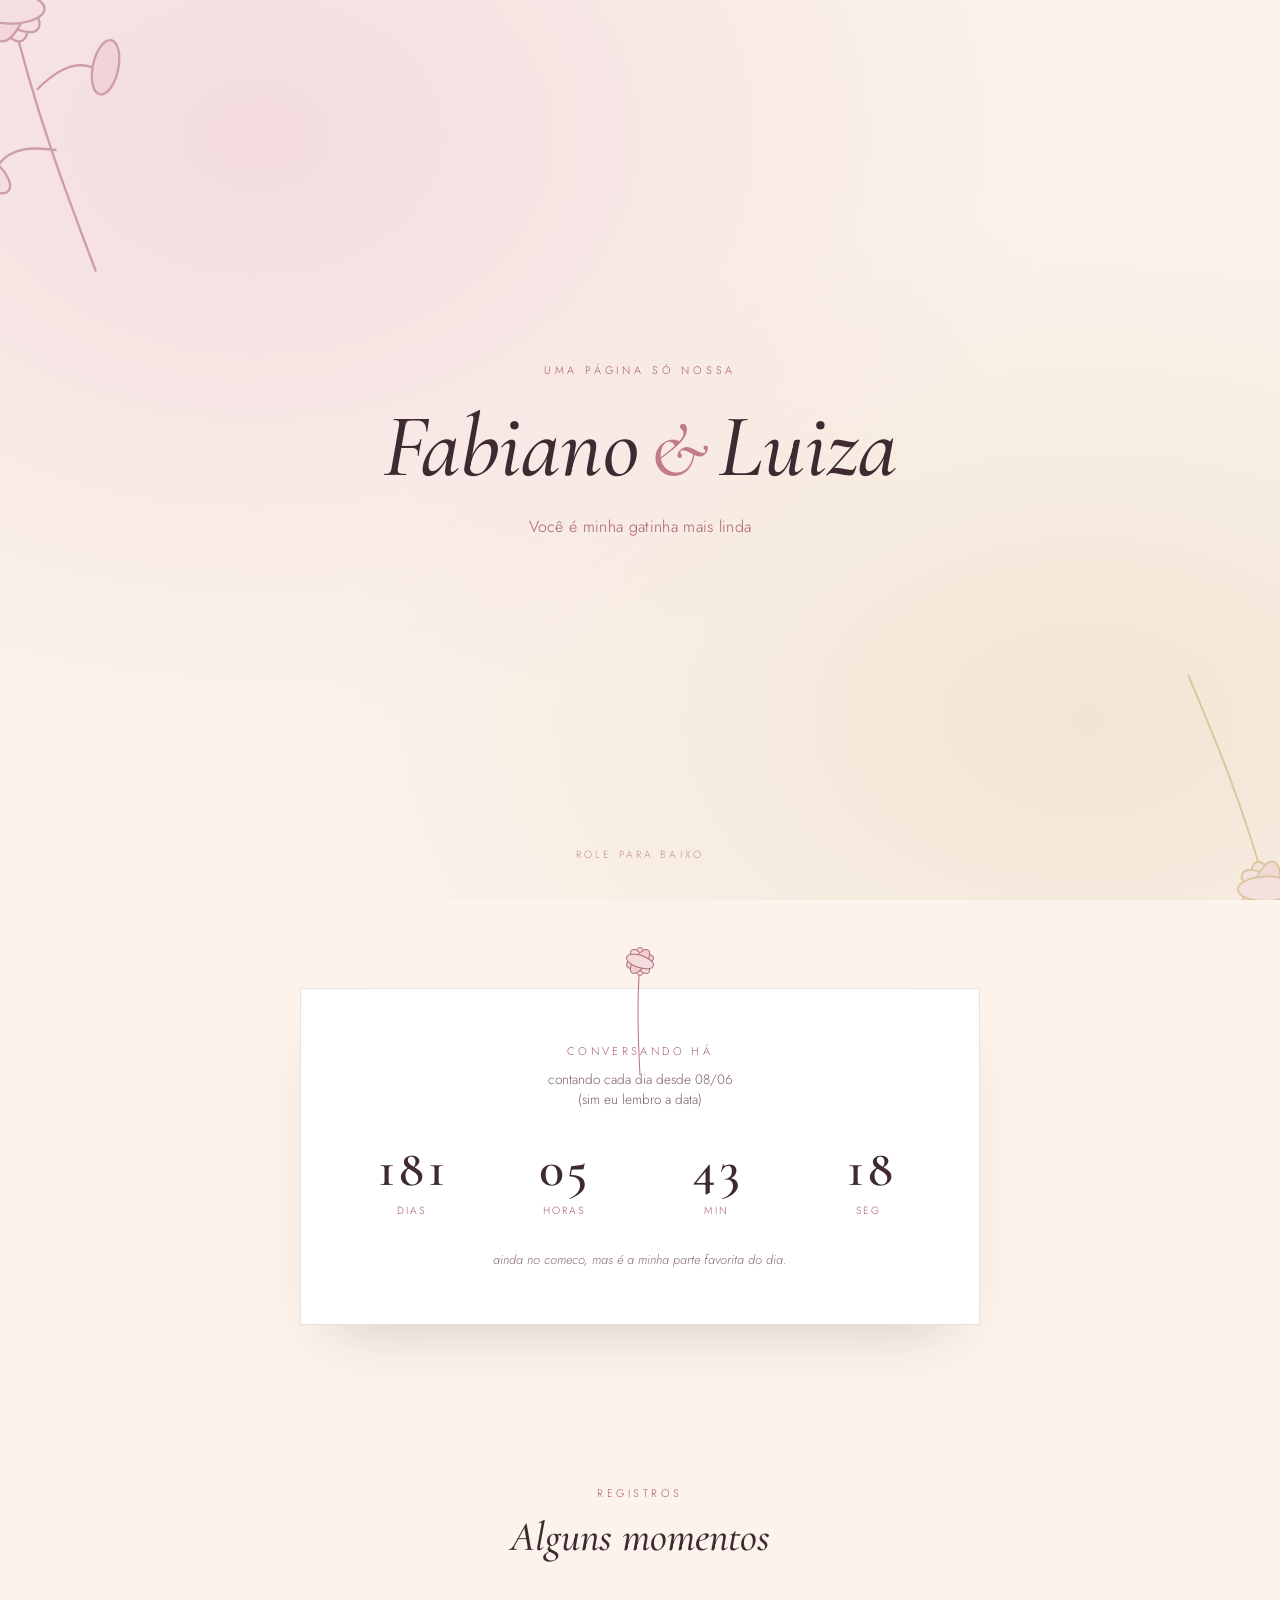
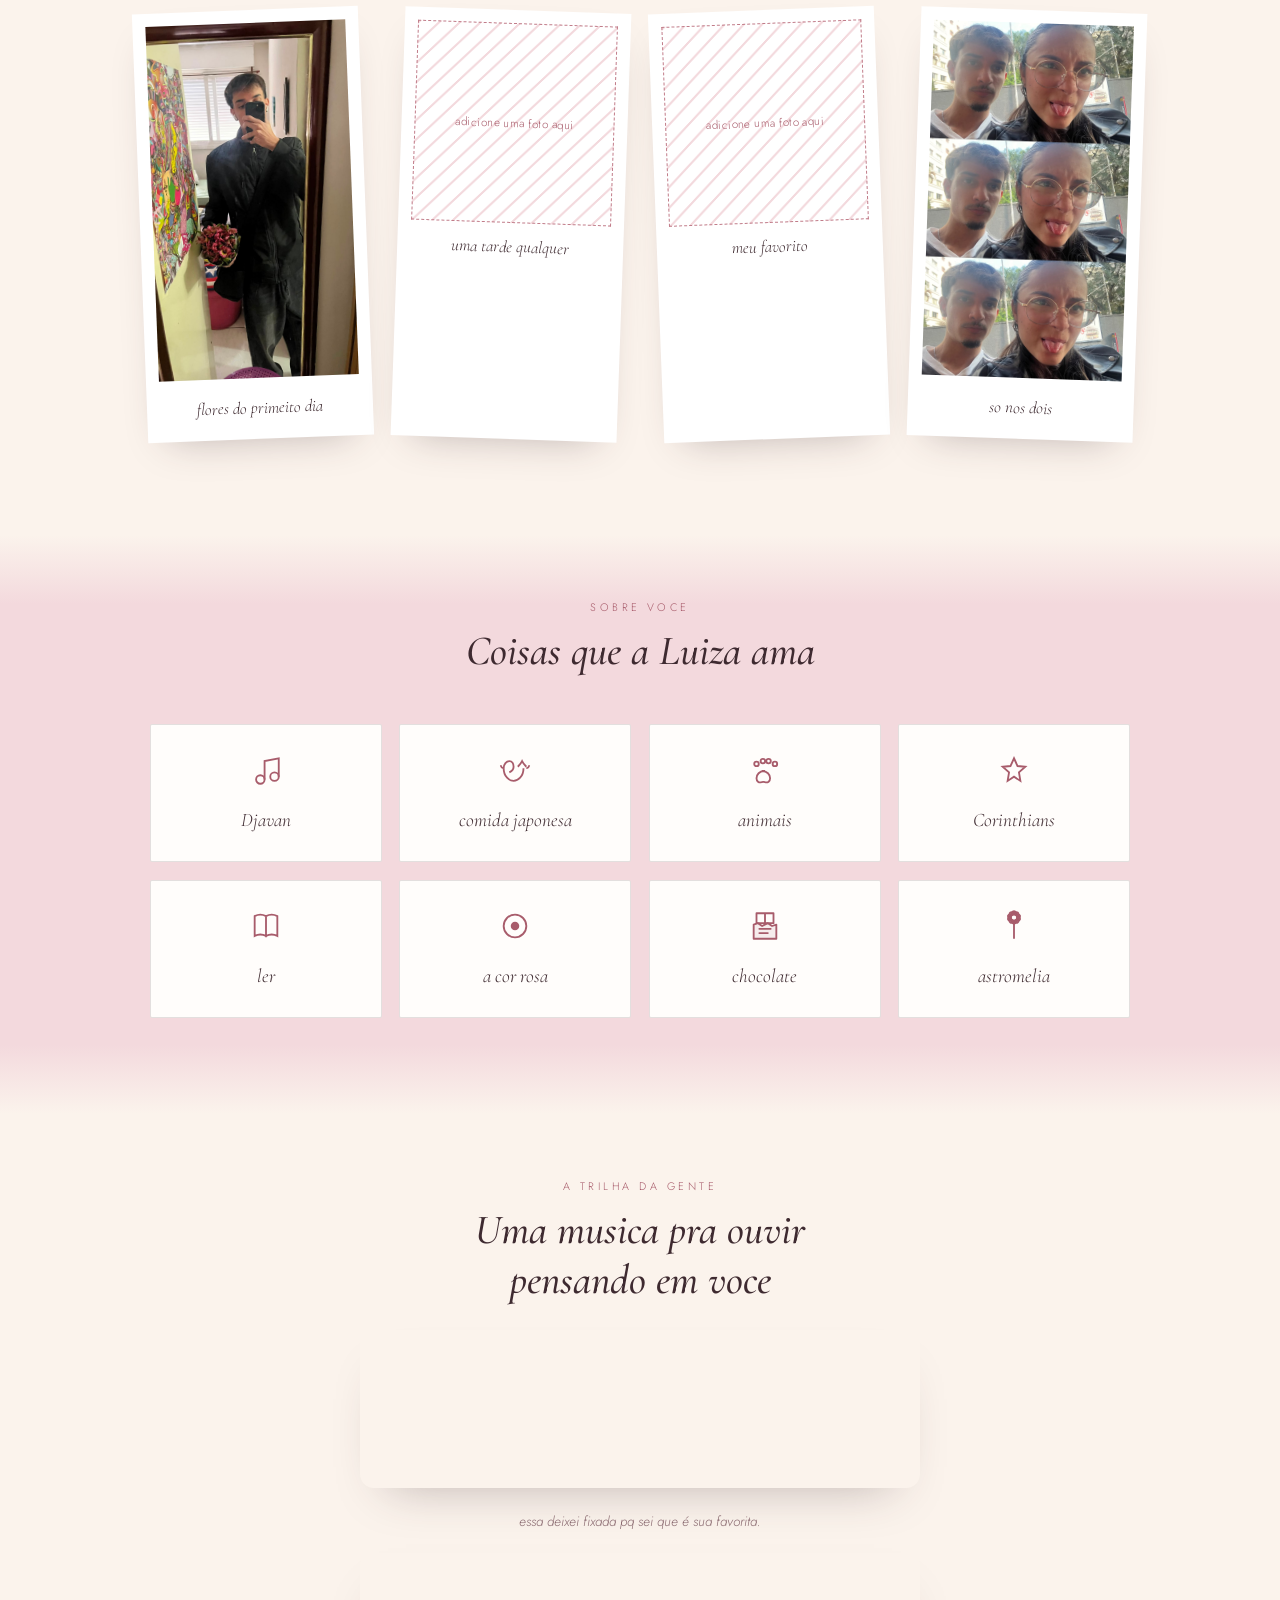
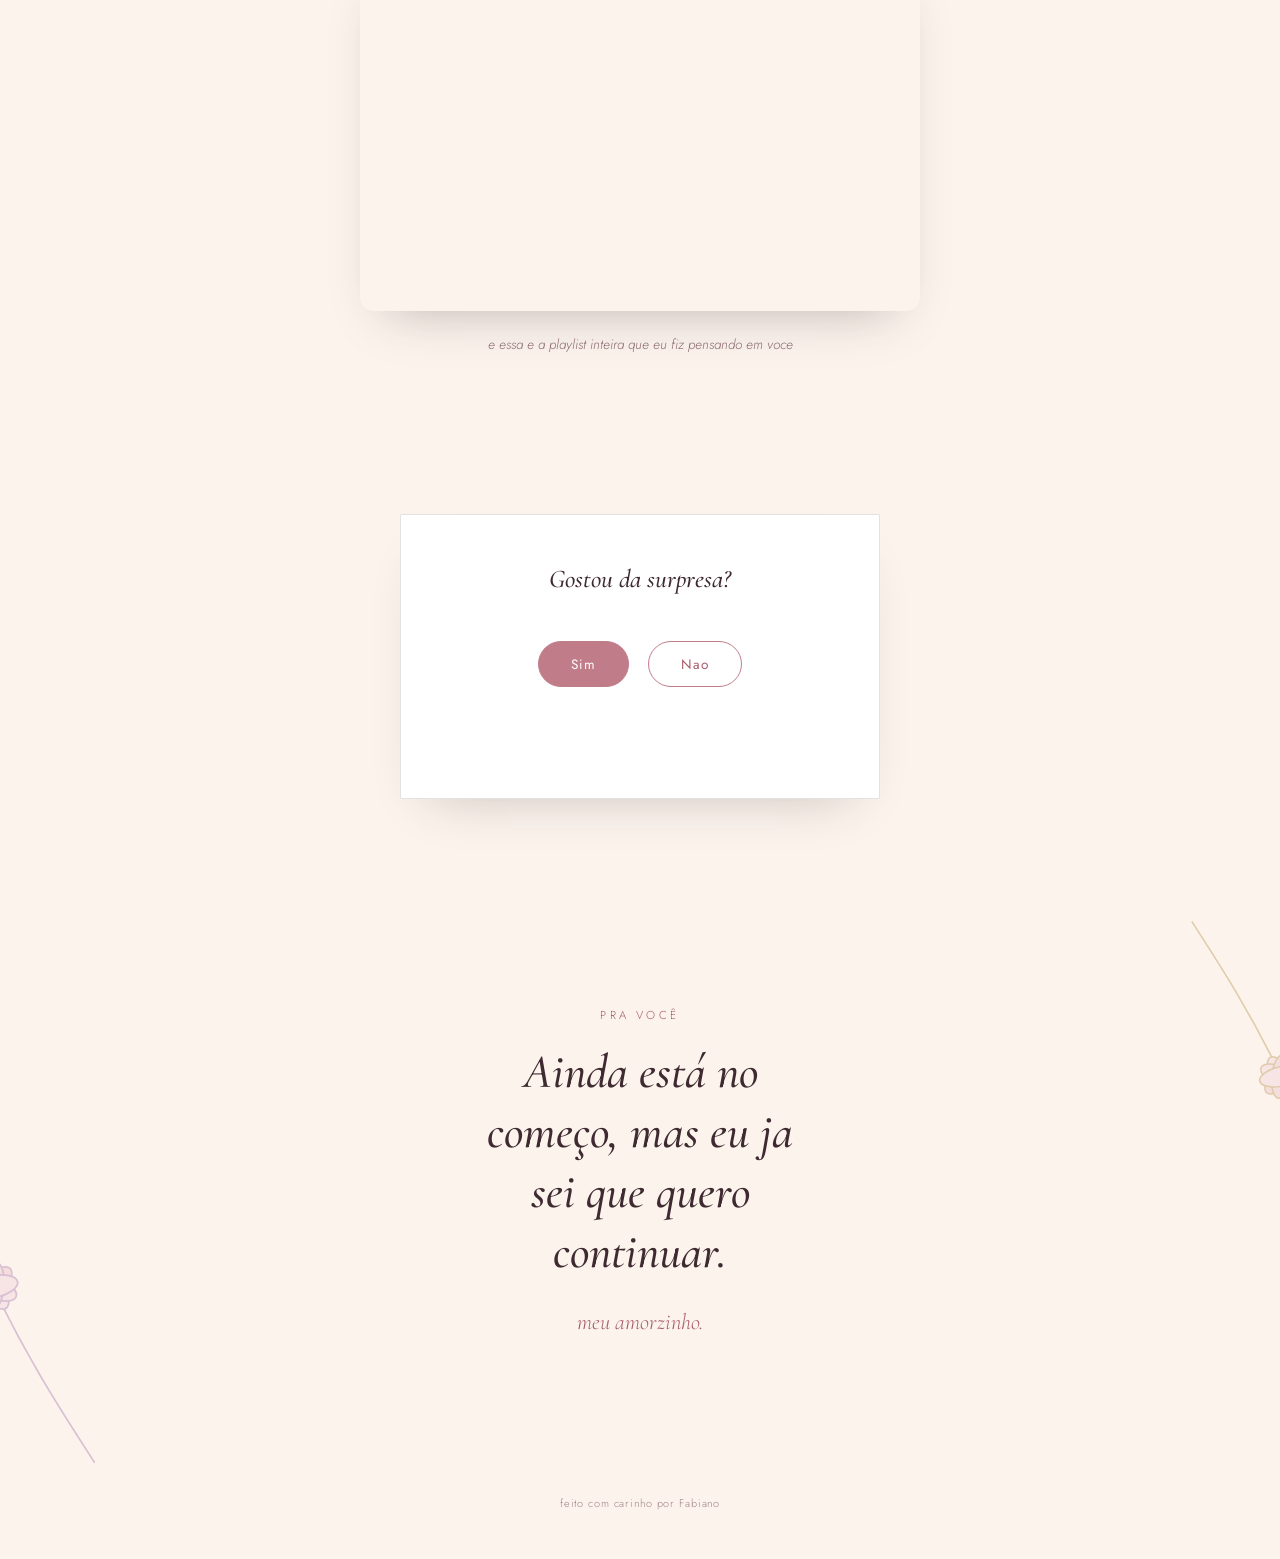
==== index.html @ 0bac15ec "mudanca em alguns detalhes" ====
<!DOCTYPE html>
<html lang="pt-BR">
<head>
<meta charset="UTF-8">
<meta name="viewport" content="width=device-width, initial-scale=1.0">
<title>Fabiano &amp; Luiza</title>
<link rel="preconnect" href="https://fonts.googleapis.com">
<link rel="preconnect" href="https://fonts.gstatic.com" crossorigin>
<link href="https://fonts.googleapis.com/css2?family=Cormorant+Garamond:ital,wght@0,400;0,500;0,600;1,500;1,600&family=Jost:wght@300;400;500;600&display=swap" rel="stylesheet">
<link rel="stylesheet" href="style.css">
</head>
<body>

<!-- ================= HERO ================= -->
<section class="hero">
  <div class="astro-motif left" aria-hidden="true">
    <svg viewBox="0 0 100 160" fill="none" xmlns="http://www.w3.org/2000/svg">
      <g stroke="#A85C6B" stroke-width="1.1">
        <path d="M50 150 C48 110 46 70 50 20" />
        <ellipse cx="50" cy="20" rx="7" ry="16" fill="#F3D9DD" transform="rotate(0 50 20)"/>
        <ellipse cx="50" cy="20" rx="7" ry="16" fill="#EFC9D0" transform="rotate(72 50 20)"/>
        <ellipse cx="50" cy="20" rx="7" ry="16" fill="#F3D9DD" transform="rotate(144 50 20)"/>
        <ellipse cx="50" cy="20" rx="7" ry="16" fill="#EFC9D0" transform="rotate(216 50 20)"/>
        <ellipse cx="50" cy="20" rx="7" ry="16" fill="#F3D9DD" transform="rotate(288 50 20)"/>
        <path d="M50 90 C40 85 30 82 22 88" />
        <ellipse cx="16" cy="90" rx="6" ry="13" fill="#F3D9DD" transform="rotate(-30 16 90)"/>
        <path d="M50 60 C60 55 70 52 78 58" />
        <ellipse cx="84" cy="60" rx="6" ry="13" fill="#EFC9D0" transform="rotate(30 84 60)"/>
      </g>
    </svg>
  </div>
  <div class="astro-motif right" aria-hidden="true">
    <svg viewBox="0 0 100 160" fill="none" xmlns="http://www.w3.org/2000/svg">
      <g stroke="#C6A468" stroke-width="1.1">
        <path d="M50 150 C48 110 46 70 50 20" />
        <ellipse cx="50" cy="20" rx="7" ry="16" fill="#F3D9DD" transform="rotate(0 50 20)"/>
        <ellipse cx="50" cy="20" rx="7" ry="16" fill="#EFC9D0" transform="rotate(72 50 20)"/>
        <ellipse cx="50" cy="20" rx="7" ry="16" fill="#F3D9DD" transform="rotate(144 50 20)"/>
        <ellipse cx="50" cy="20" rx="7" ry="16" fill="#EFC9D0" transform="rotate(216 50 20)"/>
        <ellipse cx="50" cy="20" rx="7" ry="16" fill="#F3D9DD" transform="rotate(288 50 20)"/>
      </g>
    </svg>
  </div>

  <p class="eyebrow">uma página só nossa</p>
  <h1>Fabiano<span class="amp">&amp;</span>Luiza</h1>
  <p class="subtitle">Você é minha gatinha mais linda</p>
  <p class="scroll-hint">role para baixo</p>
</section>

<!-- ================= COUNTER ================= -->
<section class="counter-section" id="contador">
  <div class="counter-card">
    <div class="astro-motif" aria-hidden="true">
      <svg viewBox="0 0 100 160" fill="none" xmlns="http://www.w3.org/2000/svg">
        <g stroke="#A85C6B" stroke-width="1.1">
          <path d="M50 150 C48 110 46 70 50 20" />
          <ellipse cx="50" cy="20" rx="7" ry="16" fill="#F3D9DD" transform="rotate(0 50 20)"/>
          <ellipse cx="50" cy="20" rx="7" ry="16" fill="#EFC9D0" transform="rotate(72 50 20)"/>
          <ellipse cx="50" cy="20" rx="7" ry="16" fill="#F3D9DD" transform="rotate(144 50 20)"/>
          <ellipse cx="50" cy="20" rx="7" ry="16" fill="#EFC9D0" transform="rotate(216 50 20)"/>
          <ellipse cx="50" cy="20" rx="7" ry="16" fill="#F3D9DD" transform="rotate(288 50 20)"/>
        </g>
      </svg>
    </div>
    <p class="kicker">conversando há</p>
    <p class="caption">contando cada dia desde 08/06 <br> (sim eu lembro a data)</p>
    <div class="counter-grid">
      <div class="counter-unit"><span class="num" id="c-dias">0</span><span class="label">dias</span></div>
      <div class="counter-unit"><span class="num" id="c-horas">0</span><span class="label">horas</span></div>
      <div class="counter-unit"><span class="num" id="c-min">0</span><span class="label">min</span></div>
      <div class="counter-unit"><span class="num" id="c-seg">0</span><span class="label">seg</span></div>
    </div>
    <p class="counter-footnote">ainda no comeco, mas é a minha parte favorita do dia.</p>
  </div>
</section>

<!-- ================= GALERIA ================= -->
<section class="gallery-section" id="fotos">
  <div class="section-head">
    <p class="kicker">registros</p>
    <h2>Alguns momentos</h2>
  </div>
  <div class="gallery-grid">
    <!-- FOTO-PLACEHOLDER: troque o conteudo de .frame por <img src="foto1.jpg" alt="..."> -->
    <div class="polaroid">
      <img src="flores.jpeg" width="200" alt="">
      <p class="cap">flores do primeito dia</p>
    </div>
    <div class="polaroid">
      <div class="frame">adicione uma foto aqui</div>
      <p class="cap">uma tarde qualquer</p>
    </div>
    <div class="polaroid">
      <div class="frame">adicione uma foto aqui</div>
      <p class="cap">meu favorito</p>
    </div>
    <div class="polaroid">
      <img src="BianoeLu.jpeg" width="200" alt="">
      <p class="cap">so nos dois</p>
    </div>
  </div>
</section>

<!-- ================= COISAS QUE ELA AMA ================= -->
<section id="amores">
  <div class="section-head">
    <p class="kicker">sobre voce</p>
    <h2>Coisas que a Luiza ama</h2>
  </div>
  <div class="amores-grid">
    <div class="amor-card">
      <svg viewBox="0 0 24 24" fill="none" stroke="currentColor" stroke-width="1.3"><circle cx="8" cy="18" r="3"/><circle cx="18" cy="16" r="3"/><path d="M11 18V5l10-2v13"/></svg>
      <p class="t">Djavan</p>
    </div>
    <div class="amor-card">
      <svg viewBox="0 0 24 24" fill="none" stroke="currentColor" stroke-width="1.3"><path d="M4 10c0-3 2-5 4-5s3 2 3 4-1 3-3 4M4 10c0 6 4 9 7 9s7-3 7-9M4 10c-1 0-2-1-2-2M14 9c2-2 3-4 3-4s1 2 3 4M20 10c1 0 2-1 2-2"/></svg>
      <p class="t">comida japonesa</p>
    </div>
    <div class="amor-card">
      <svg viewBox="0 0 24 24" fill="none" stroke="currentColor" stroke-width="1.3"><circle cx="6" cy="7" r="1.6"/><circle cx="10.5" cy="5" r="1.6"/><circle cx="14.5" cy="5" r="1.6"/><circle cx="19" cy="7" r="1.6"/><path d="M12 12c-4 0-6 2.5-6 5.2 0 2 1.6 3.3 3.6 2.7.9-.3 1.6-.3 2.4 0 2 .6 3.6-.7 3.6-2.7 0-2.7-2-5.2-6-5.2z"/></svg>
      <p class="t">animais</p>
    </div>
    <div class="amor-card">
      <svg viewBox="0 0 24 24" fill="none" stroke="currentColor" stroke-width="1.3"><path d="M12 3l2.5 5.5L20 9l-4.5 4 1 6-4.5-3-4.5 3 1-6L4 9l5.5-.5z"/></svg>
      <p class="t">Corinthians</p>
    </div>
    <div class="amor-card">
      <svg viewBox="0 0 24 24" fill="none" stroke="currentColor" stroke-width="1.3"><path d="M4 5c3-1.5 5-1.5 8 0v14c-3-1.5-5-1.5-8 0V5zM20 5c-3-1.5-5-1.5-8 0v14c3-1.5 5-1.5 8 0V5z"/></svg>
      <p class="t">ler</p>
    </div>
    <div class="amor-card">
      <svg viewBox="0 0 24 24" fill="none" stroke="currentColor" stroke-width="1.3"><circle cx="12" cy="12" r="8"/><circle cx="12" cy="12" r="3" fill="currentColor" stroke="none"/></svg>
      <p class="t">a cor rosa</p>
    </div>
     <div class="amor-card">
      <svg viewBox="0 0 24 24" fill="none" stroke="currentColor" stroke-width="1.3" stroke-linecap="round" stroke-linejoin="round"><path d="M6 3h12v7H6z M12 3v7" />
      <path d="M4 11l3-1 3 2 4-2 3 2 3-1v10H4z" fill="currentColor" fill-opacity="0.1" />
      <line x1="8" y1="14" x2="16" y2="14" />
      <line x1="8" y1="17" x2="14" y2="17" />
      </svg>
      <p class="t">chocolate</p>
    </div>
    <div class="amor-card">
      <svg viewBox="0 0 24 24" fill="none" stroke="currentColor" stroke-width="1.3"><path d="M12 21V8"/><ellipse cx="12" cy="6" rx="2.2" ry="4.4"/><ellipse cx="12" cy="6" rx="2.2" ry="4.4" transform="rotate(72 12 6)"/><ellipse cx="12" cy="6" rx="2.2" ry="4.4" transform="rotate(144 12 6)"/><ellipse cx="12" cy="6" rx="2.2" ry="4.4" transform="rotate(216 12 6)"/><ellipse cx="12" cy="6" rx="2.2" ry="4.4" transform="rotate(288 12 6)"/></svg>
      <p class="t">astromelia</p>
    </div>
  </div>
</section>

<!-- ================= PLAYLIST ================= -->
<section class="playlist-section" id="playlist">
  <div class="playlist-card">
    <div class="section-head" style="margin-bottom:1.6rem;">
      <p class="kicker">a trilha da gente</p>
      <h2>Uma musica pra ouvir pensando em voce</h2>
    </div>
    <!-- MUSICA DE ABERTURA: toca/aparece primeiro. Para trocar, pegue o link da musica no
         Spotify (Compartilhar > Copiar link da musica), extraia o ID que vem depois de /track/ -->
    <div class="embed-wrap">
      <iframe style="border-radius:14px" src="https://open.spotify.com/embed/track/3iof6EclqePezHDibBiykI?utm_source=generator&theme=0" width="100%" height="152" frameBorder="0" allowfullscreen="" allow="autoplay; clipboard-write; encrypted-media; fullscreen; picture-in-picture" loading="lazy"></iframe>
    </div>
    <p class="playlist-note">essa deixei fixada pq sei que é sua favorita.</p>
 
    <!-- PLAYLIST COMPLETA: para trocar, pegue o link da playlist (Compartilhar > Copiar link
         da playlist) e extraia o ID que vem depois de /playlist/ -->
    <div class="embed-wrap" style="margin-top:1.4rem;">
      <iframe style="border-radius:14px" src="https://open.spotify.com/embed/playlist/20QUmajRT1uSX74smncnar?utm_source=generator&theme=0" width="100%" height="352" frameBorder="0" allowfullscreen="" allow="autoplay; clipboard-write; encrypted-media; fullscreen; picture-in-picture" loading="lazy"></iframe>
    </div>
    <p class="playlist-note">e essa e a playlist inteira que eu fiz pensando em voce</p>
  </div>
</section>

<!-- ================= BOTAO ================= -->
<section class="fun-section" id="pergunta">
  <div class="fun-card">
    <h3>Gostou da surpresa?</h3>
    <div class="fun-buttons" id="fun-buttons">
      <button class="btn-fun yes" id="btn-sim">Sim</button>
      <button class="btn-fun no" id="btn-nao">Nao</button>
    </div>
    <p class="fun-result" id="fun-result"></p>
  </div>
</section>

<!-- ================= CLOSING  ================= -->
<section class="closing">
  <div class="astro-motif a" aria-hidden="true">
    <svg viewBox="0 0 100 160" fill="none" xmlns="http://www.w3.org/2000/svg">
      <g stroke="#B98DBB" stroke-width="1.1">
        <path d="M50 150 C48 110 46 70 50 20" />
        <ellipse cx="50" cy="20" rx="7" ry="16" fill="#F3D9DD" transform="rotate(0 50 20)"/>
        <ellipse cx="50" cy="20" rx="7" ry="16" fill="#EFC9D0" transform="rotate(72 50 20)"/>
        <ellipse cx="50" cy="20" rx="7" ry="16" fill="#F3D9DD" transform="rotate(144 50 20)"/>
        <ellipse cx="50" cy="20" rx="7" ry="16" fill="#EFC9D0" transform="rotate(216 50 20)"/>
        <ellipse cx="50" cy="20" rx="7" ry="16" fill="#F3D9DD" transform="rotate(288 50 20)"/>
      </g>
    </svg>
  </div>
  <div class="astro-motif b" aria-hidden="true">
    <svg viewBox="0 0 100 160" fill="none" xmlns="http://www.w3.org/2000/svg">
      <g stroke="#C6A468" stroke-width="1.1">
        <path d="M50 150 C48 110 46 70 50 20" />
        <ellipse cx="50" cy="20" rx="7" ry="16" fill="#F3D9DD" transform="rotate(0 50 20)"/>
        <ellipse cx="50" cy="20" rx="7" ry="16" fill="#EFC9D0" transform="rotate(72 50 20)"/>
        <ellipse cx="50" cy="20" rx="7" ry="16" fill="#F3D9DD" transform="rotate(144 50 20)"/>
        <ellipse cx="50" cy="20" rx="7" ry="16" fill="#EFC9D0" transform="rotate(216 50 20)"/>
        <ellipse cx="50" cy="20" rx="7" ry="16" fill="#F3D9DD" transform="rotate(288 50 20)"/>
      </g>
    </svg>
  </div>

  <p class="pre">pra você</p>
  <h2>Ainda está no começo, mas eu ja sei que quero continuar.</h2>
  <p class="sign">meu amorzinho.</p>     
</section>

<footer>feito com carinho por Fabiano</footer>

<script src="script.js"></script>

</body>
</html>
---- style.css ----
/* ============================================================
   COMO PERSONALIZAR
   1) Fotos: procure "FOTO-PLACEHOLDER" no HTML abaixo e troque
      cada <div class="polaroid"> por uma tag <img src="sua-foto.jpg">
      dentro do quadro (mantendo a classe "polaroid" no container).
   2) Data: procure "DATA_INICIO" no JavaScript no fim do arquivo.
   3) Lista de coisas que ela ama: procure a section id="amores".
   4] Frase final: procure "meu amorzinho" perto do rodapé.
   ============================================================ */

:root{
  --cream:      #FBF3EC;
  --blush:      #F3D9DD;
  --rose:       #C17C89;
  --rose-deep:  #A85C6B;
  --plum:       #3E2A30;
  --gold:       #C6A468;
  --lilac:      #B98DBB;
  --line:       rgba(62,42,48,0.14);
}

*{ box-sizing:border-box; margin:0; padding:0; }

html{ scroll-behavior:smooth; }

body{
  background:var(--cream);
  color:var(--plum);
  font-family:'Jost', sans-serif;
  font-weight:300;
  overflow-x:hidden;
}

h1,h2,h3, .display{
  font-family:'Cormorant Garamond', serif;
  font-weight:500;
}

a{ color:inherit; }

::selection{ background:var(--blush); color:var(--rose-deep); }

/* ---------- decorative astromelia motif (signature element) ---------- */
.astro-motif{
  position:absolute;
  opacity:0.5;
  pointer-events:none;
}
.astro-motif svg{ width:100%; height:100%; display:block; }

/* ---------- HERO ---------- */
.hero{
  position:relative;
  min-height:100vh;
  display:flex;
  flex-direction:column;
  align-items:center;
  justify-content:center;
  text-align:center;
  padding:6vh 6vw;
  background:
    radial-gradient(ellipse at 20% 15%, rgba(243,217,221,0.9) 0%, transparent 55%),
    radial-gradient(ellipse at 85% 80%, rgba(198,164,104,0.18) 0%, transparent 50%),
    var(--cream);
  overflow:hidden;
}

.hero .astro-motif.left{ width:220px; height:340px; top:-40px; left:-60px; transform:rotate(-18deg); }
.hero .astro-motif.right{ width:180px; height:280px; bottom:-30px; right:-40px; transform:rotate(160deg); }

.eyebrow{
  font-family:'Jost', sans-serif;
  letter-spacing:0.35em;
  text-transform:uppercase;
  font-size:0.68rem;
  color:var(--rose-deep);
  margin-bottom:1.4rem;
  opacity:0;
  animation:rise 1s ease forwards 0.1s;
}

.hero h1{
  font-size:clamp(2.6rem, 8vw, 5.6rem);
  line-height:1.05;
  font-style:italic;
  color:var(--plum);
  opacity:0;
  animation:rise 1.1s ease forwards 0.35s;
}

.hero h1 .amp{
  display:inline-block;
  color:var(--rose);
  font-size:0.85em;
  padding:0 0.15em;
}

.hero .subtitle{
  margin-top:1.3rem;
  font-size:1rem;
  letter-spacing:0.02em;
  color:var(--rose-deep);
  max-width:34ch;
  opacity:0;
  animation:rise 1.1s ease forwards 0.6s;
}

@keyframes rise{
  from{ opacity:0; transform:translateY(16px); }
  to{ opacity:1; transform:translateY(0); }
}

.scroll-hint{
  position:absolute;
  bottom:2.4rem;
  font-size:0.65rem;
  letter-spacing:0.3em;
  text-transform:uppercase;
  color:var(--rose-deep);
  opacity:0.65;
  animation:bob 2.4s ease-in-out infinite;
}
@keyframes bob{ 0%,100%{ transform:translateY(0);} 50%{ transform:translateY(6px);} }

/* ---------- COUNTER (signature element) ---------- */
.counter-section{
  padding:5.5rem 6vw 6rem;
  display:flex;
  justify-content:center;
}

.counter-card{
  position:relative;
  width:min(680px, 100%);
  background:#fff;
  border:1px solid var(--line);
  border-radius:2px;
  padding:3.4rem 2.4rem;
  text-align:center;
  box-shadow:0 30px 60px -35px rgba(62,42,48,0.25);
}

.counter-card .astro-motif{
  width:90px; height:140px;
  top:-45px; left:50%;
  transform:translateX(-50%);
  opacity:0.9;
}

.counter-card .kicker{
  font-size:0.7rem;
  letter-spacing:0.3em;
  text-transform:uppercase;
  color:var(--rose-deep);
  margin-bottom:0.6rem;
}

.counter-card .caption{
  font-size:0.85rem;
  color:#7a5c62;
  margin-bottom:2.2rem;
}

.counter-grid{
  display:grid;
  grid-template-columns:repeat(4, 1fr);
  gap:0.5rem;
}

.counter-unit{ display:flex; flex-direction:column; align-items:center; }

.counter-unit .num{
  font-family:'Cormorant Garamond', serif;
  font-size:clamp(2rem, 6vw, 3.2rem);
  font-weight:600;
  color:var(--plum);
  font-variant-numeric:tabular-nums;
  line-height:1;
}

.counter-unit .label{
  margin-top:0.5rem;
  font-size:0.65rem;
  letter-spacing:0.18em;
  text-transform:uppercase;
  color:var(--rose-deep);
}

.counter-footnote{
  margin-top:2rem;
  font-size:0.8rem;
  font-style:italic;
  color:#8a6a70;
}

/* ---------- SECTION HEADERS ---------- */
.section-head{
  text-align:center;
  max-width:520px;
  margin:0 auto 3rem;
  padding:0 6vw;
}
.section-head .kicker{
  font-size:0.68rem;
  letter-spacing:0.32em;
  text-transform:uppercase;
  color:var(--rose-deep);
  margin-bottom:0.7rem;
}
.section-head h2{
  font-size:clamp(1.8rem, 4vw, 2.6rem);
  font-style:italic;
}

/* ---------- GALLERY ---------- */
.gallery-section{ padding:4rem 6vw 6rem; }

.gallery-grid{
  display:grid;
  grid-template-columns:repeat(auto-fit, minmax(220px, 1fr));
  gap:2rem;
  max-width:1000px;
  margin:0 auto;
}

.polaroid{
  background:#fff;
  padding:0.8rem 0.8rem 1.3rem;
  box-shadow:0 18px 40px -22px rgba(62,42,48,0.35);
  transition:transform 0.35s ease, box-shadow 0.35s ease;
  height: auto;
}
.polaroid:nth-child(odd){ transform:rotate(-2.2deg); }
.polaroid:nth-child(even){ transform:rotate(2deg); }
.polaroid:hover{ transform:rotate(0) translateY(-6px) scale(1.02); box-shadow:0 26px 50px -22px rgba(62,42,48,0.4); }

.polaroid .frame{
  aspect-ratio:1/1;
  background:
    repeating-linear-gradient(135deg, var(--blush) 0 2px, #fff 2px 14px);
  border:1px dashed var(--rose);
  display:flex;
  align-items:center;
  justify-content:center;
  text-align:center;
  color:var(--rose-deep);
  font-size:0.72rem;
  letter-spacing:0.04em;
  padding:1rem;
}
.polaroid .frame img{ width:100%; height:100%; object-fit:cover; display:block; }

.polaroid .cap{
  margin-top:0.8rem;
  text-align:center;
  font-family:'Cormorant Garamond', serif;
  font-style:italic;
  font-size:1.05rem;
  color:var(--plum);
}

/* ---------- COISAS QUE ELA AMA ---------- */
#amores{ padding:4rem 6vw 6rem; background:linear-gradient(180deg, transparent, var(--blush) 12%, var(--blush) 88%, transparent); }

.amores-grid{
  display:grid;
  grid-template-columns:repeat(auto-fit, minmax(190px, 1fr));
  gap:1.1rem;
  max-width:980px;
  margin:0 auto;
}

.amor-card{
  background:#fffdfb;
  border:1px solid var(--line);
  border-radius:2px;
  padding:1.8rem 1.4rem;
  text-align:center;
  transition:transform 0.3s ease, box-shadow 0.3s ease, border-color 0.3s ease;
}
.amor-card:hover{
  transform:translateY(-5px);
  box-shadow:0 20px 34px -22px rgba(62,42,48,0.3);
  border-color:var(--rose);
}
.amor-card svg{ width:34px; height:34px; margin-bottom:0.9rem; color:var(--rose-deep); }
.amor-card .t{
  font-family:'Cormorant Garamond', serif;
  font-style:italic;
  font-size:1.2rem;
  color:var(--plum);
}

/* ---------- PLAYLIST ---------- */
.playlist-section{ padding:4rem 6vw 6rem; display:flex; justify-content:center; }

.playlist-card{
  width:min(560px, 100%);
  text-align:center;
}

.playlist-card .embed-wrap{
  border-radius:14px;
  overflow:hidden;
  box-shadow:0 24px 50px -28px rgba(62,42,48,0.35);
}

.playlist-note{
  margin-top:1.4rem;
  font-size:0.85rem;
  font-style:italic;
  color:#8a6a70;
}

/* ---------- BOTAO BRINCALHAO ---------- */
.fun-section{
  padding:4rem 6vw 6rem;
  display:flex;
  justify-content:center;
}

.fun-card{
  width:min(480px, 100%);
  background:#fff;
  border:1px solid var(--line);
  border-radius:2px;
  padding:3rem 2rem;
  text-align:center;
  box-shadow:0 24px 50px -30px rgba(62,42,48,0.28);
}

.fun-card h3{
  font-size:1.6rem;
  font-style:italic;
  margin-bottom:2.2rem;
}

.fun-buttons{
  position:relative;
  display:flex;
  justify-content:center;
  align-items:center;
  gap:1.2rem;
  min-height:70px;
}

.btn-fun{
  font-family:'Jost', sans-serif;
  font-size:0.85rem;
  letter-spacing:0.06em;
  padding:0.75rem 2rem;
  border-radius:999px;
  border:1px solid var(--rose);
  background:transparent;
  color:var(--rose-deep);
  cursor:pointer;
  transition:background 0.25s ease, color 0.25s ease, transform 0.15s ease;
}

.btn-fun.yes{
  background:var(--rose);
  color:#fff;
}
.btn-fun.yes:hover{ background:var(--rose-deep); transform:translateY(-2px); }

.btn-fun.no{
  position:relative;
}
.btn-fun.no:hover{ background:var(--blush); }

.fun-result{
  margin-top:1.6rem;
  font-family:'Cormorant Garamond', serif;
  font-style:italic;
  font-size:1.2rem;
  color:var(--rose-deep);
  min-height:1.6rem;
}

/* ---------- CLOSING ---------- */
.closing{
  padding:7rem 6vw 8rem;
  text-align:center;
  position:relative;
  overflow:hidden;
}
.closing .astro-motif.a{ width:160px; height:250px; left:-40px; bottom:-30px; transform:rotate(-30deg); }
.closing .astro-motif.b{ width:140px; height:220px; right:-30px; top:0; transform:rotate(150deg); }

.closing p.pre{
  font-size:0.72rem;
  letter-spacing:0.3em;
  text-transform:uppercase;
  color:var(--rose-deep);
  margin-bottom:1.2rem;
}

.closing h2{
  font-size:clamp(1.9rem, 5vw, 3rem);
  font-style:italic;
  max-width:16ch;
  margin:0 auto 1.4rem;
  line-height:1.25;
}

.closing .sign{
  margin-top:1.6rem;
  font-family:'Cormorant Garamond', serif;
  font-style:italic;
  font-size:1.4rem;
  color:var(--rose-deep);
}

footer{
  text-align:center;
  padding:2rem 6vw 3rem;
  font-size:0.68rem;
  letter-spacing:0.08em;
  color:#a08186;
}

@media (max-width:520px){
  .counter-grid{ gap:0.3rem; }
  .counter-card{ padding:2.6rem 1.2rem; }
}

@media (prefers-reduced-motion: reduce){
  *{ animation-duration:0.01ms !important; animation-iteration-count:1 !important; }
  html{ scroll-behavior:auto; }
}
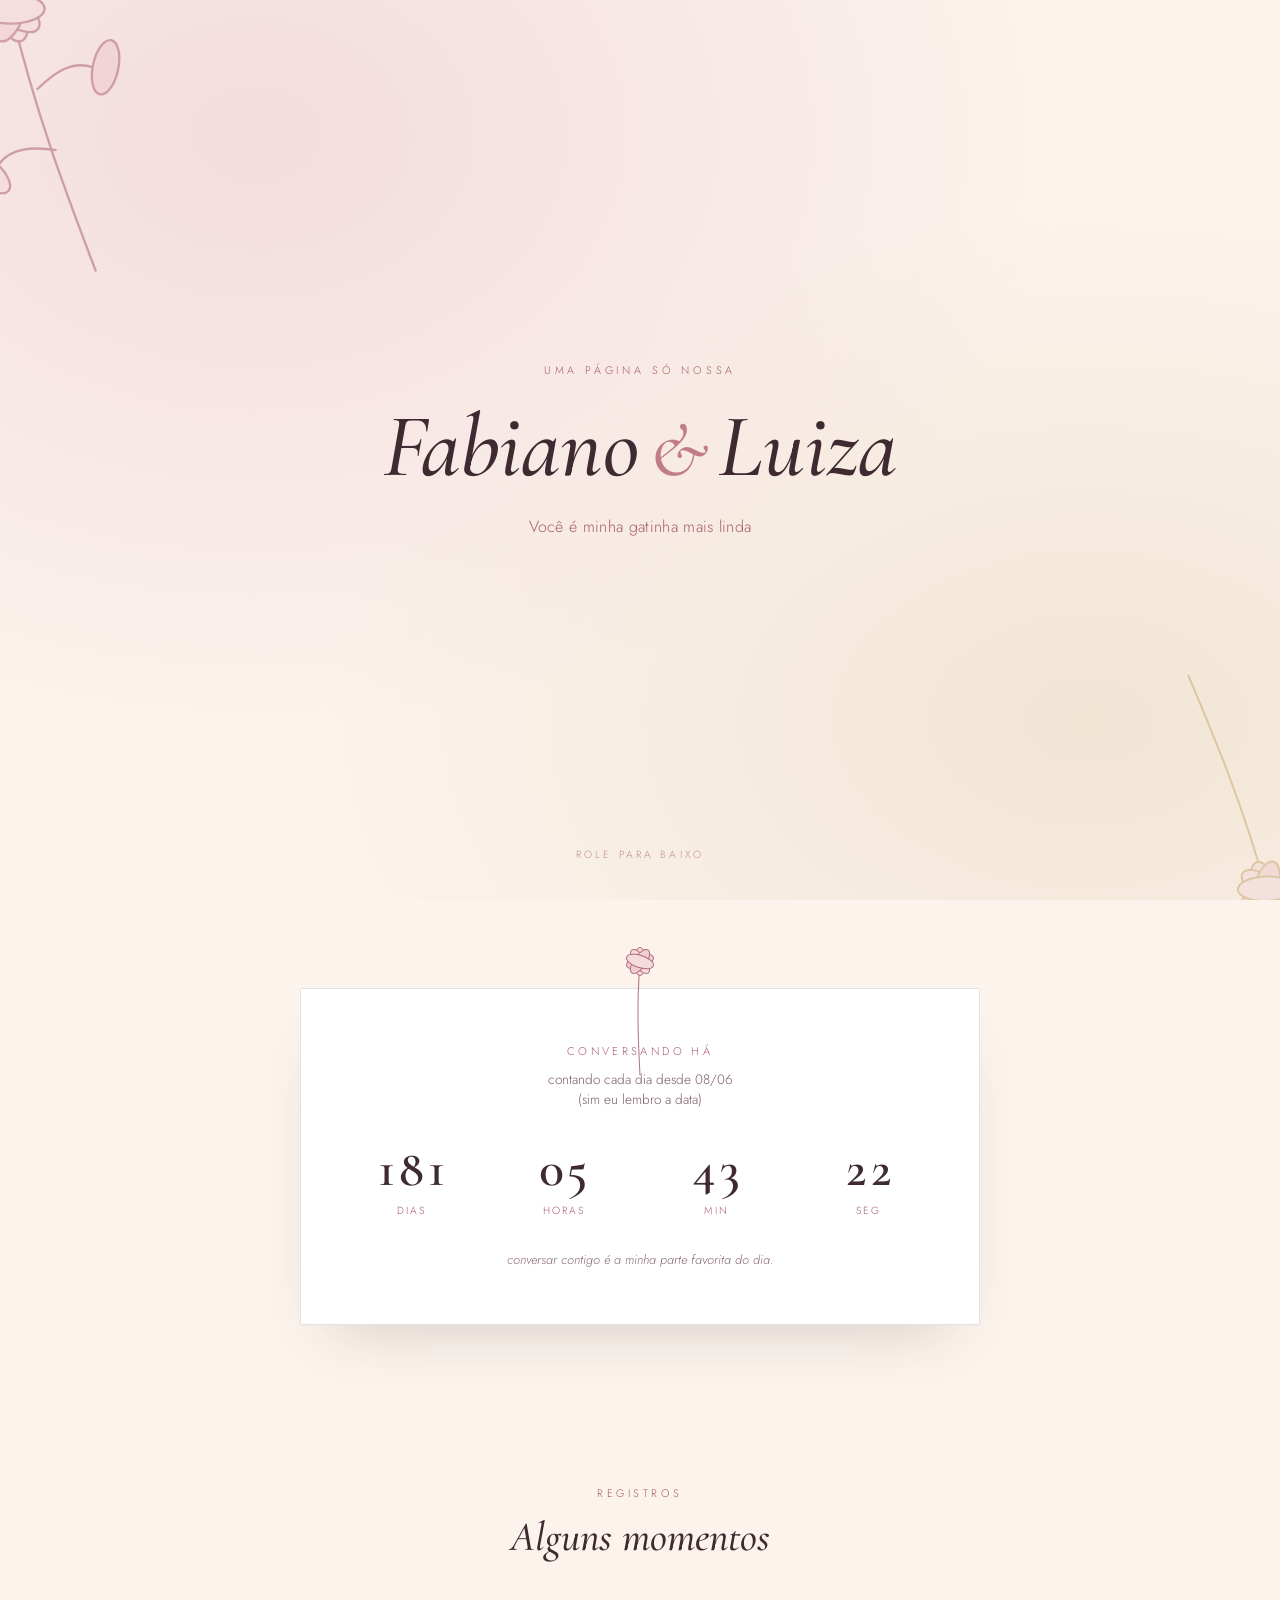
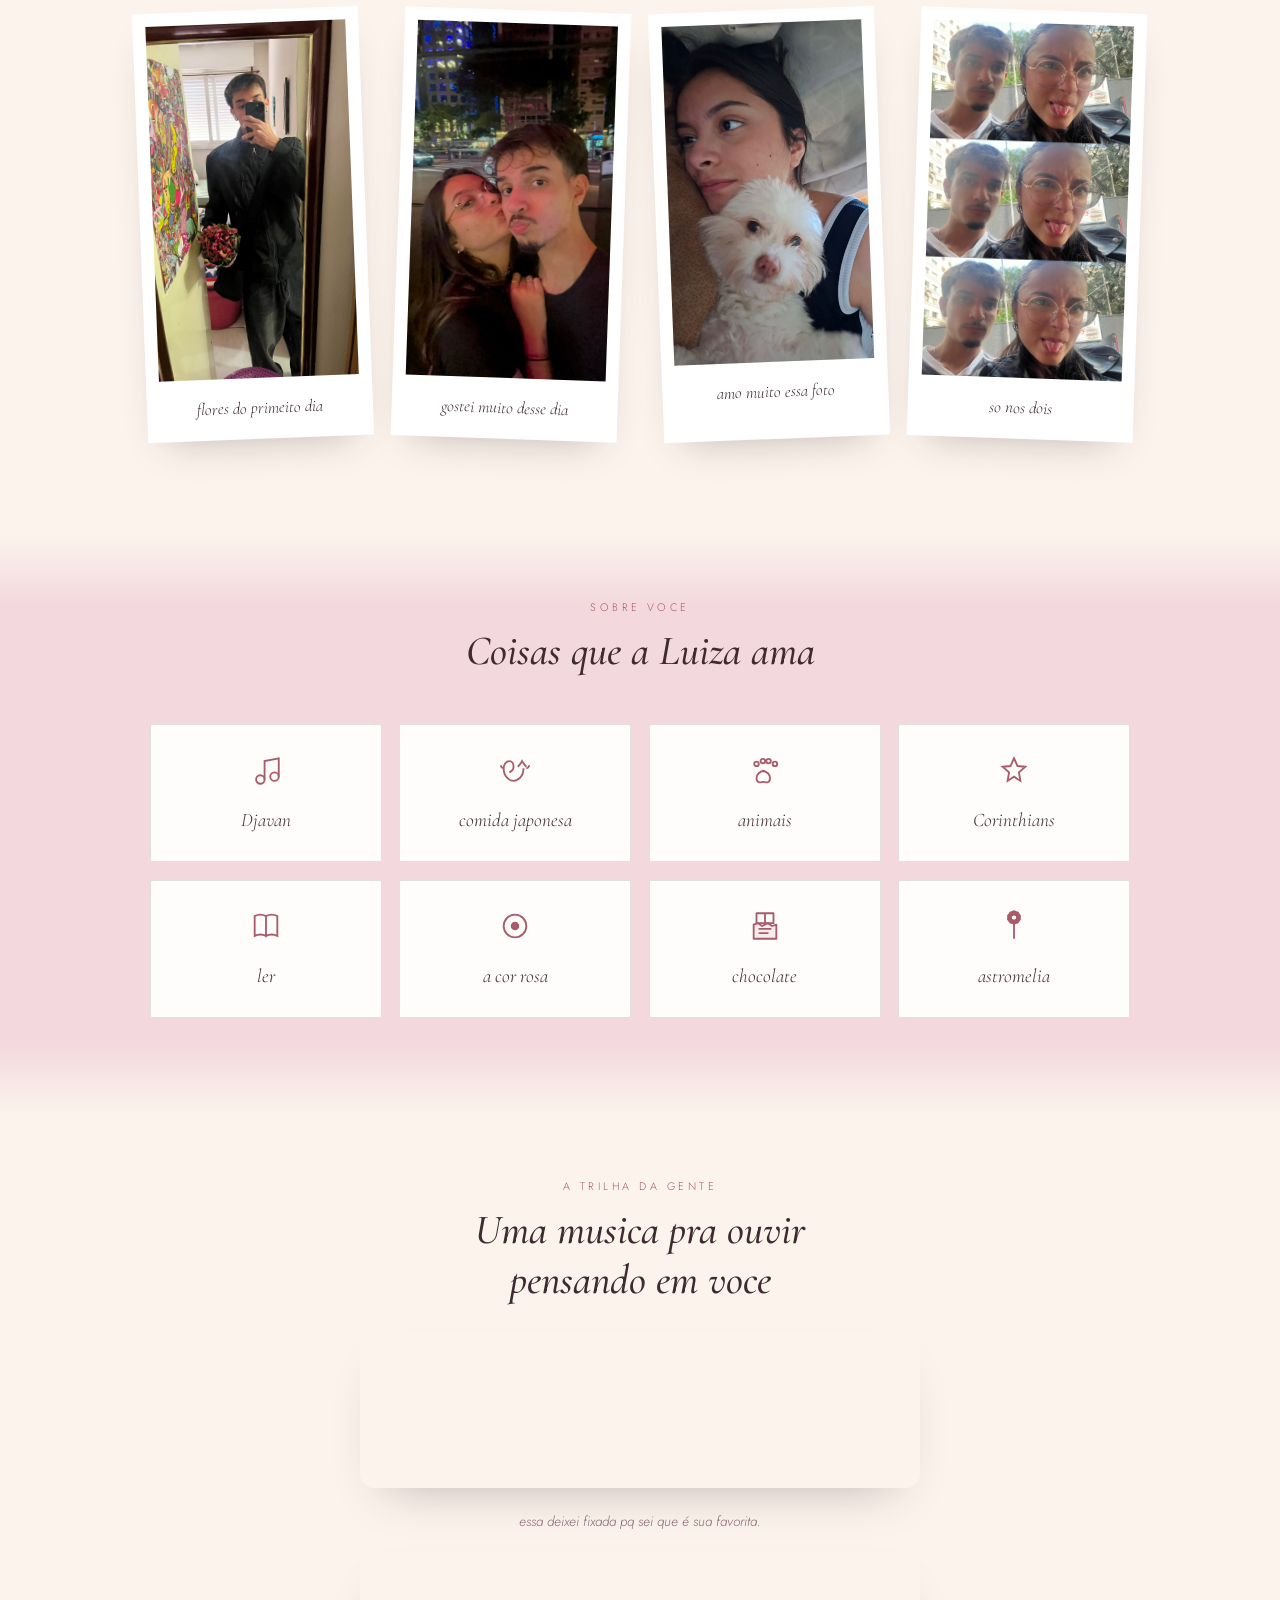
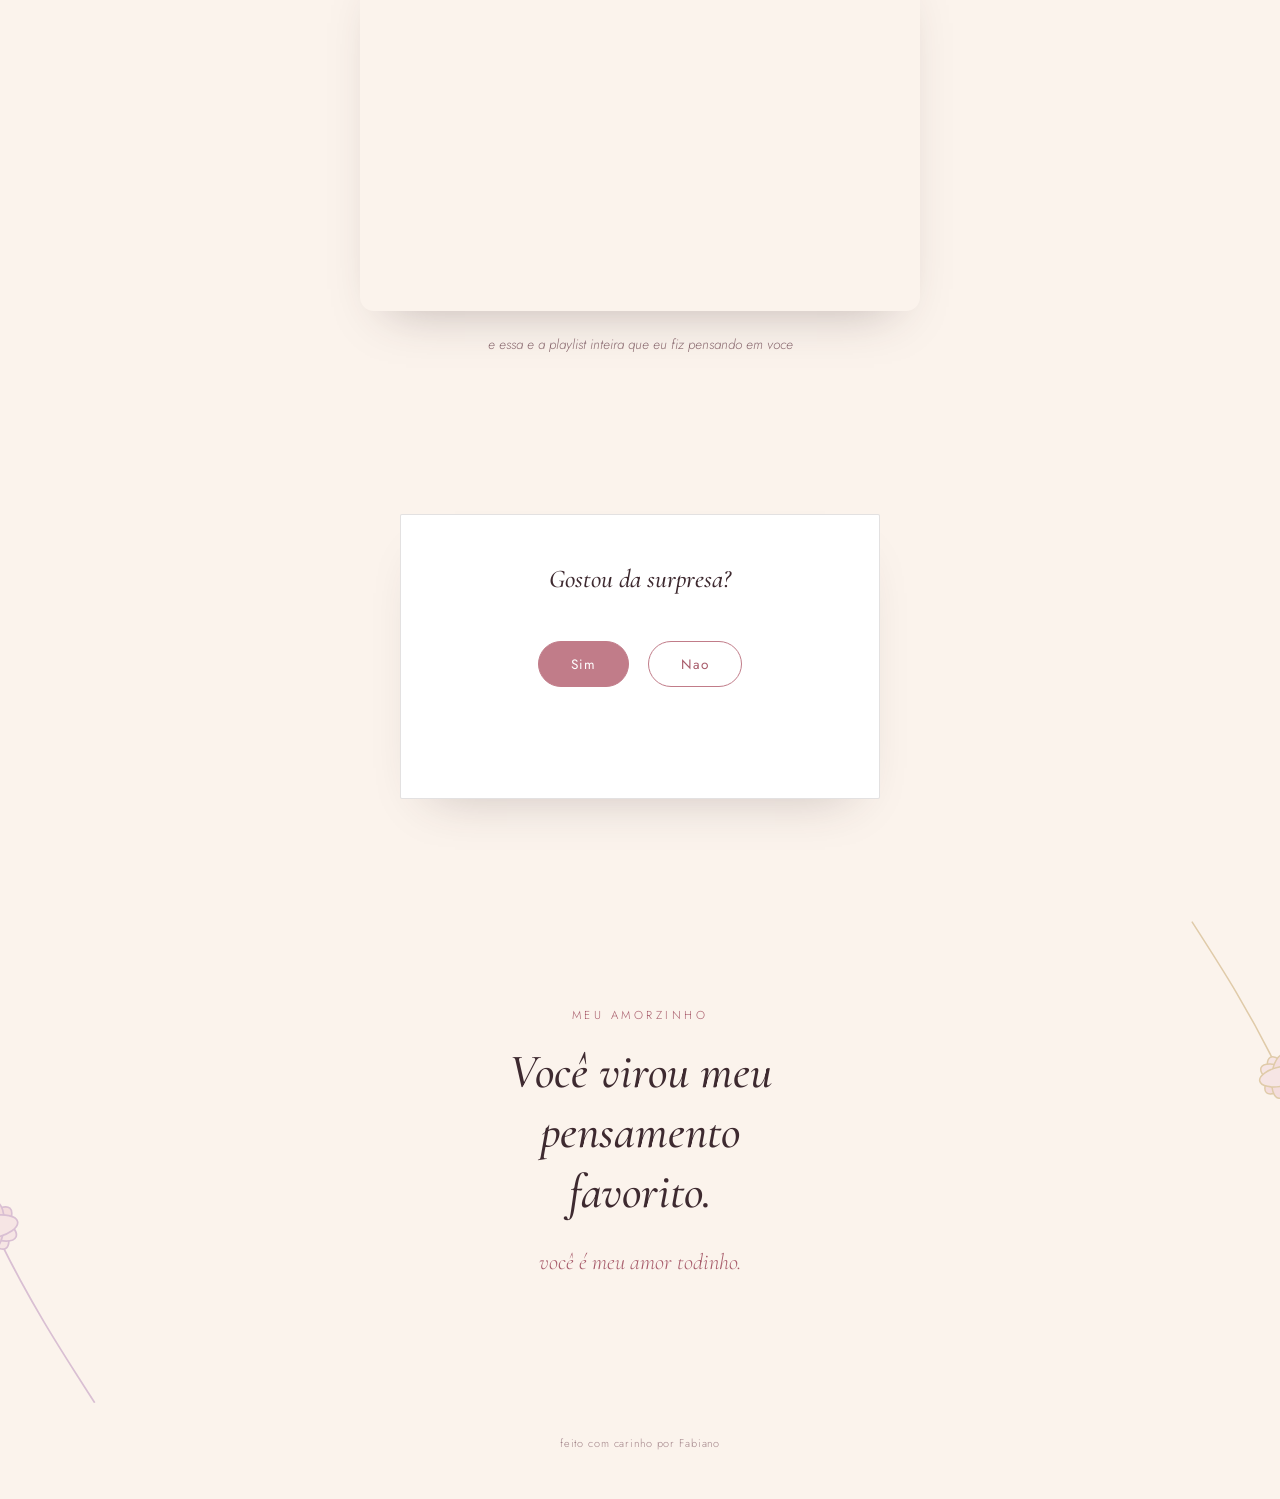
==== commit 034acb68: "finalizando o projeto e deixando responsivo" ====
--- a/index.html
+++ b/index.html
@@ -71,7 +71,7 @@
       <div class="counter-unit"><span class="num" id="c-min">0</span><span class="label">min</span></div>
       <div class="counter-unit"><span class="num" id="c-seg">0</span><span class="label">seg</span></div>
     </div>
-    <p class="counter-footnote">ainda no comeco, mas é a minha parte favorita do dia.</p>
+    <p class="counter-footnote">conversar contigo é a minha parte favorita do dia.</p>
   </div>
 </section>
 
@@ -88,12 +88,12 @@
       <p class="cap">flores do primeito dia</p>
     </div>
     <div class="polaroid">
-      <div class="frame">adicione uma foto aqui</div>
-      <p class="cap">uma tarde qualquer</p>
-    </div>
-    <div class="polaroid">
-      <div class="frame">adicione uma foto aqui</div>
-      <p class="cap">meu favorito</p>
+      <img src="Beijo.jpeg" width="200" alt="">
+      <p class="cap">gostei muito desse dia</p>
+    </div>
+    <div class="polaroid">
+      <img src="Lua.jpeg" width="200" alt="">
+      <p class="cap">amo muito essa foto</p>
     </div>
     <div class="polaroid">
       <img src="BianoeLu.jpeg" width="200" alt="">
@@ -210,9 +210,9 @@
     </svg>
   </div>
 
-  <p class="pre">pra você</p>
-  <h2>Ainda está no começo, mas eu ja sei que quero continuar.</h2>
-  <p class="sign">meu amorzinho.</p>     
+  <p class="pre">meu amorzinho</p>
+  <h2>Você virou meu pensamento favorito.</h2>
+  <p class="sign">você é meu amor todinho.</p>     
 </section>
 
 <footer>feito com carinho por Fabiano</footer>
--- a/style.css
+++ b/style.css
@@ -422,9 +422,31 @@
 @media (max-width:520px){
   .counter-grid{ gap:0.3rem; }
   .counter-card{ padding:2.6rem 1.2rem; }
+
+  .gallery-grid {
+    grid-template-columns: 1fr; /* Força uma coluna só */
+    gap: 2.5rem; /* Aumenta o espaço vertical entre elas para respirar mais */
+  }
+  
+  .polaroid {
+    max-width: 320px; /* Impede que o polaroid fique da largura inteira da tela */
+    margin: 0 auto; /* Centraliza perfeitamente o cartão */
+  }
+
+  .amores-grid {
+    grid-template-columns: repeat(2, 1fr);
+    gap: 0.8rem;
+  }
+  .amor-card {
+    padding: 1.2rem 0.8rem;
+  }
+  .amor-card .t {
+    font-size: 1rem; /* Reduz a fonte da legenda do ícone */
+  }
 }
 
 @media (prefers-reduced-motion: reduce){
   *{ animation-duration:0.01ms !important; animation-iteration-count:1 !important; }
   html{ scroll-behavior:auto; }
-}+}
+
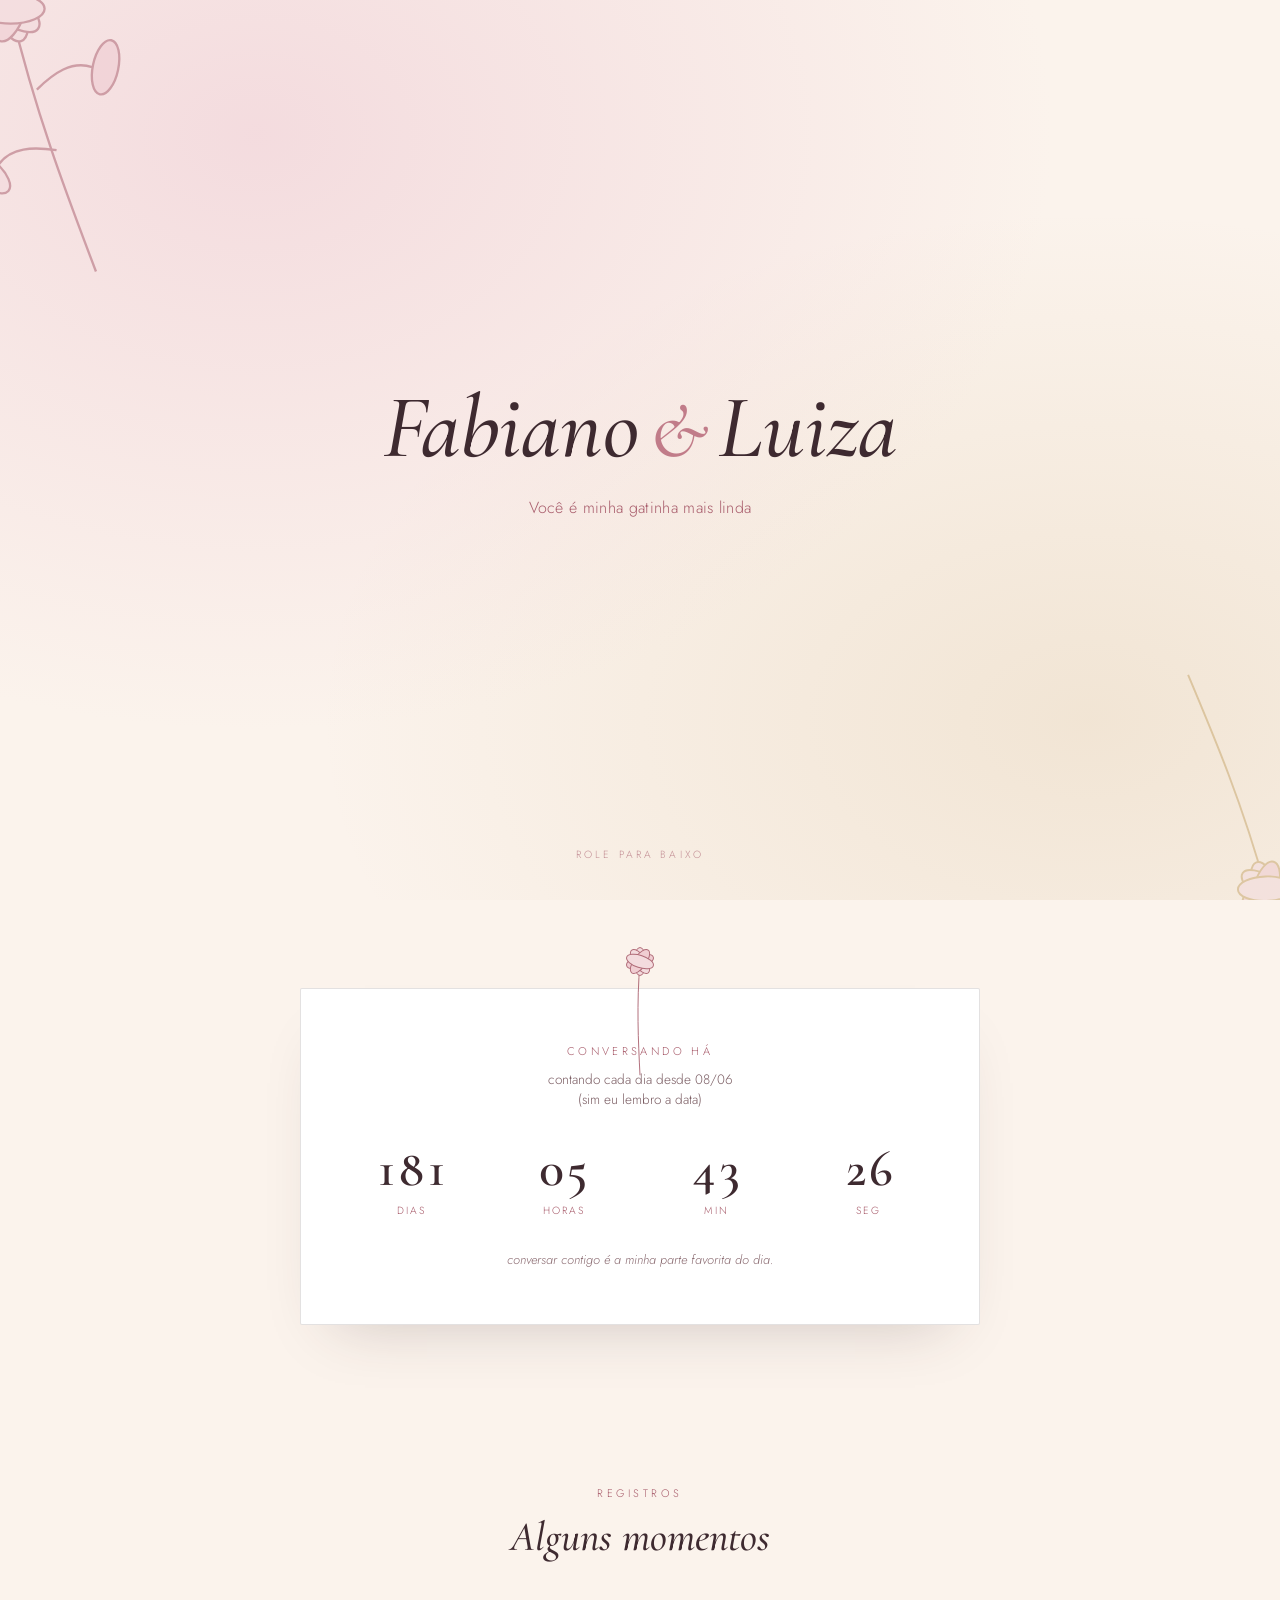
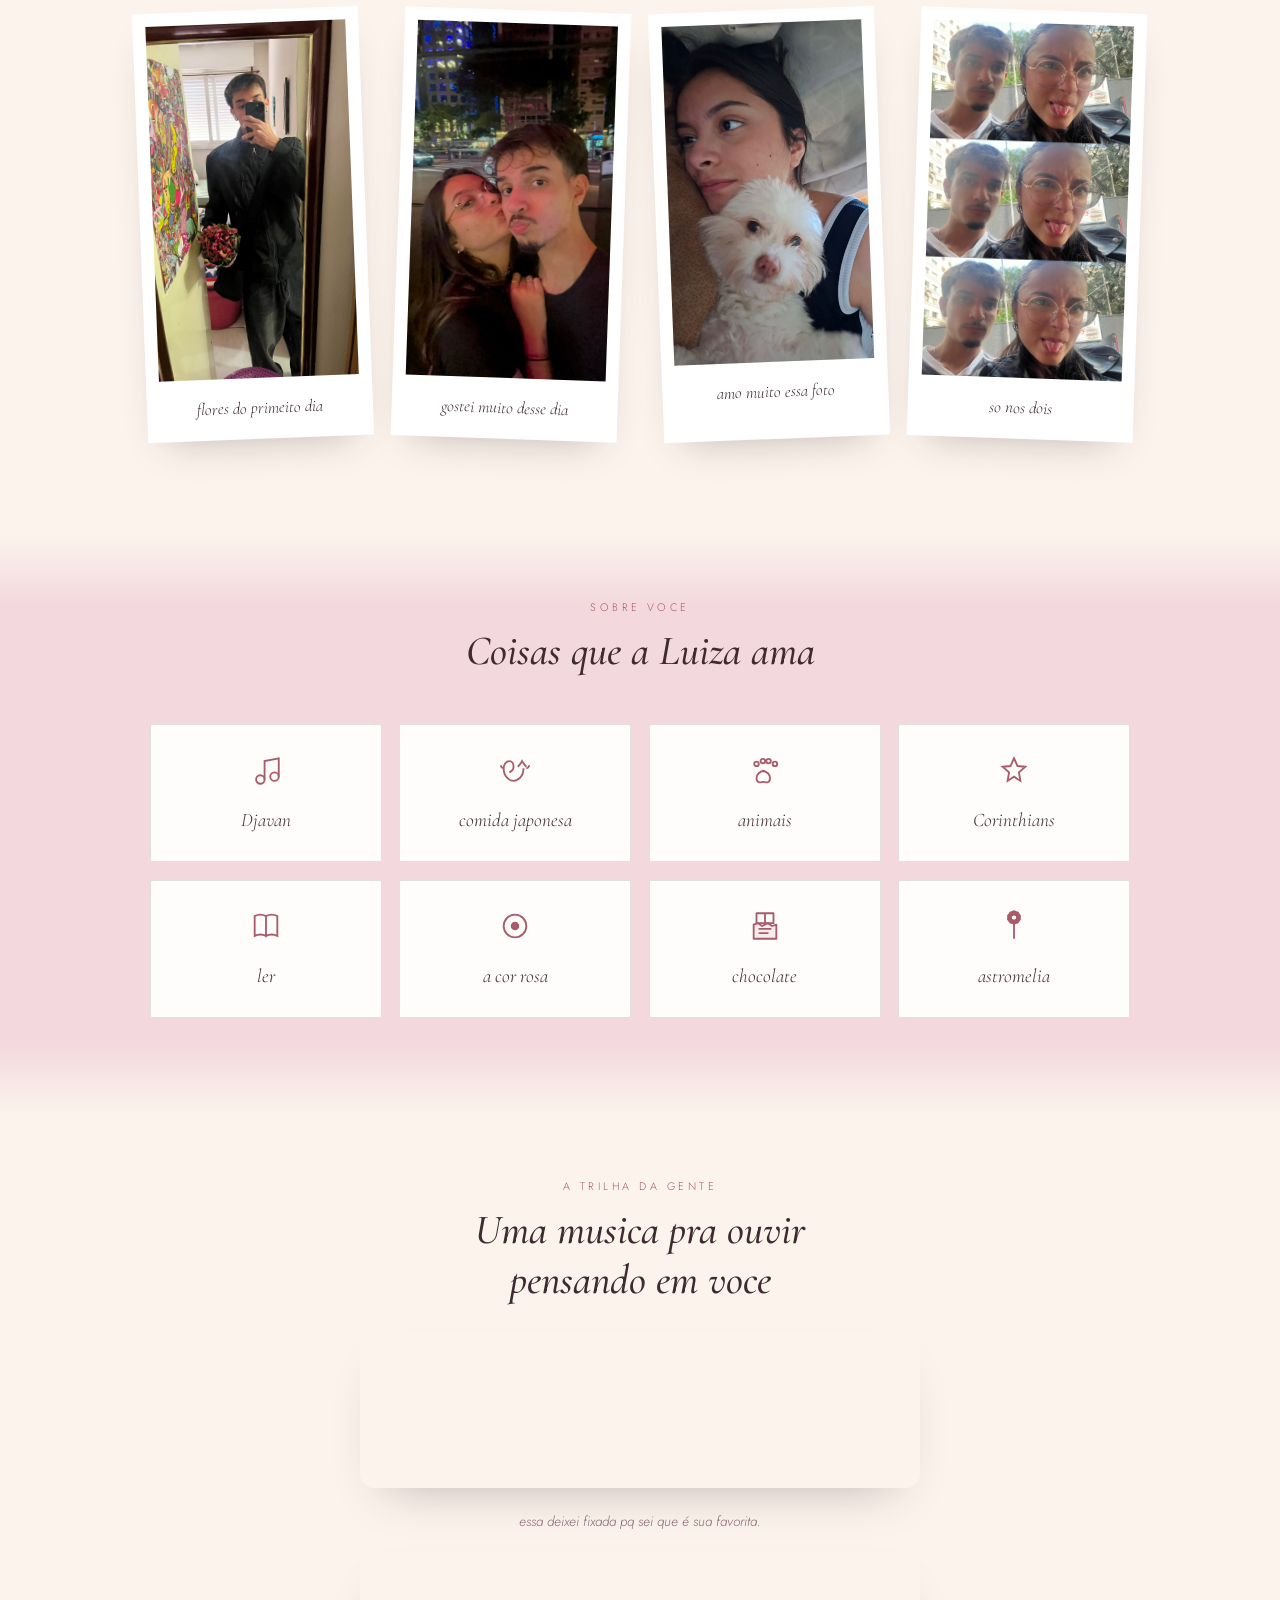
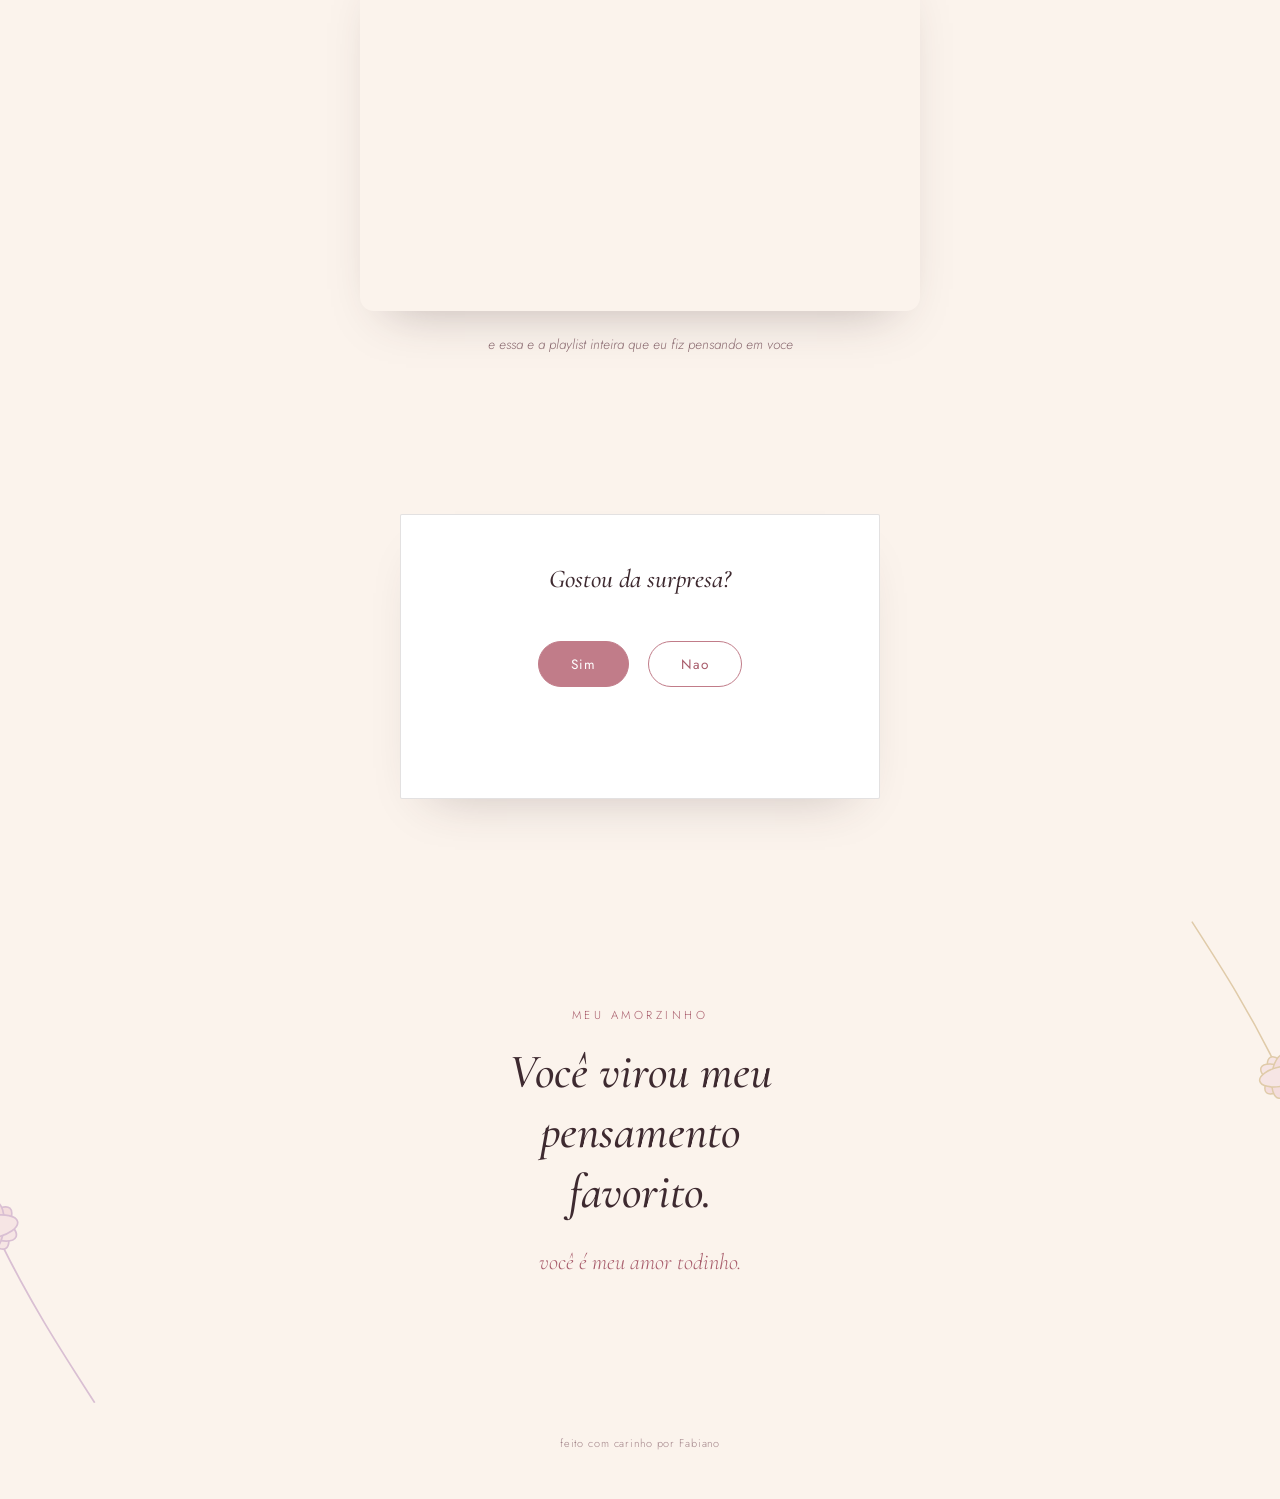
==== commit 9a8e3834: "removendo linha na primeira pag" ====
--- a/index.html
+++ b/index.html
@@ -41,8 +41,7 @@
       </g>
     </svg>
   </div>
-
-  <p class="eyebrow">uma página só nossa</p>
+  
   <h1>Fabiano<span class="amp">&amp;</span>Luiza</h1>
   <p class="subtitle">Você é minha gatinha mais linda</p>
   <p class="scroll-hint">role para baixo</p>
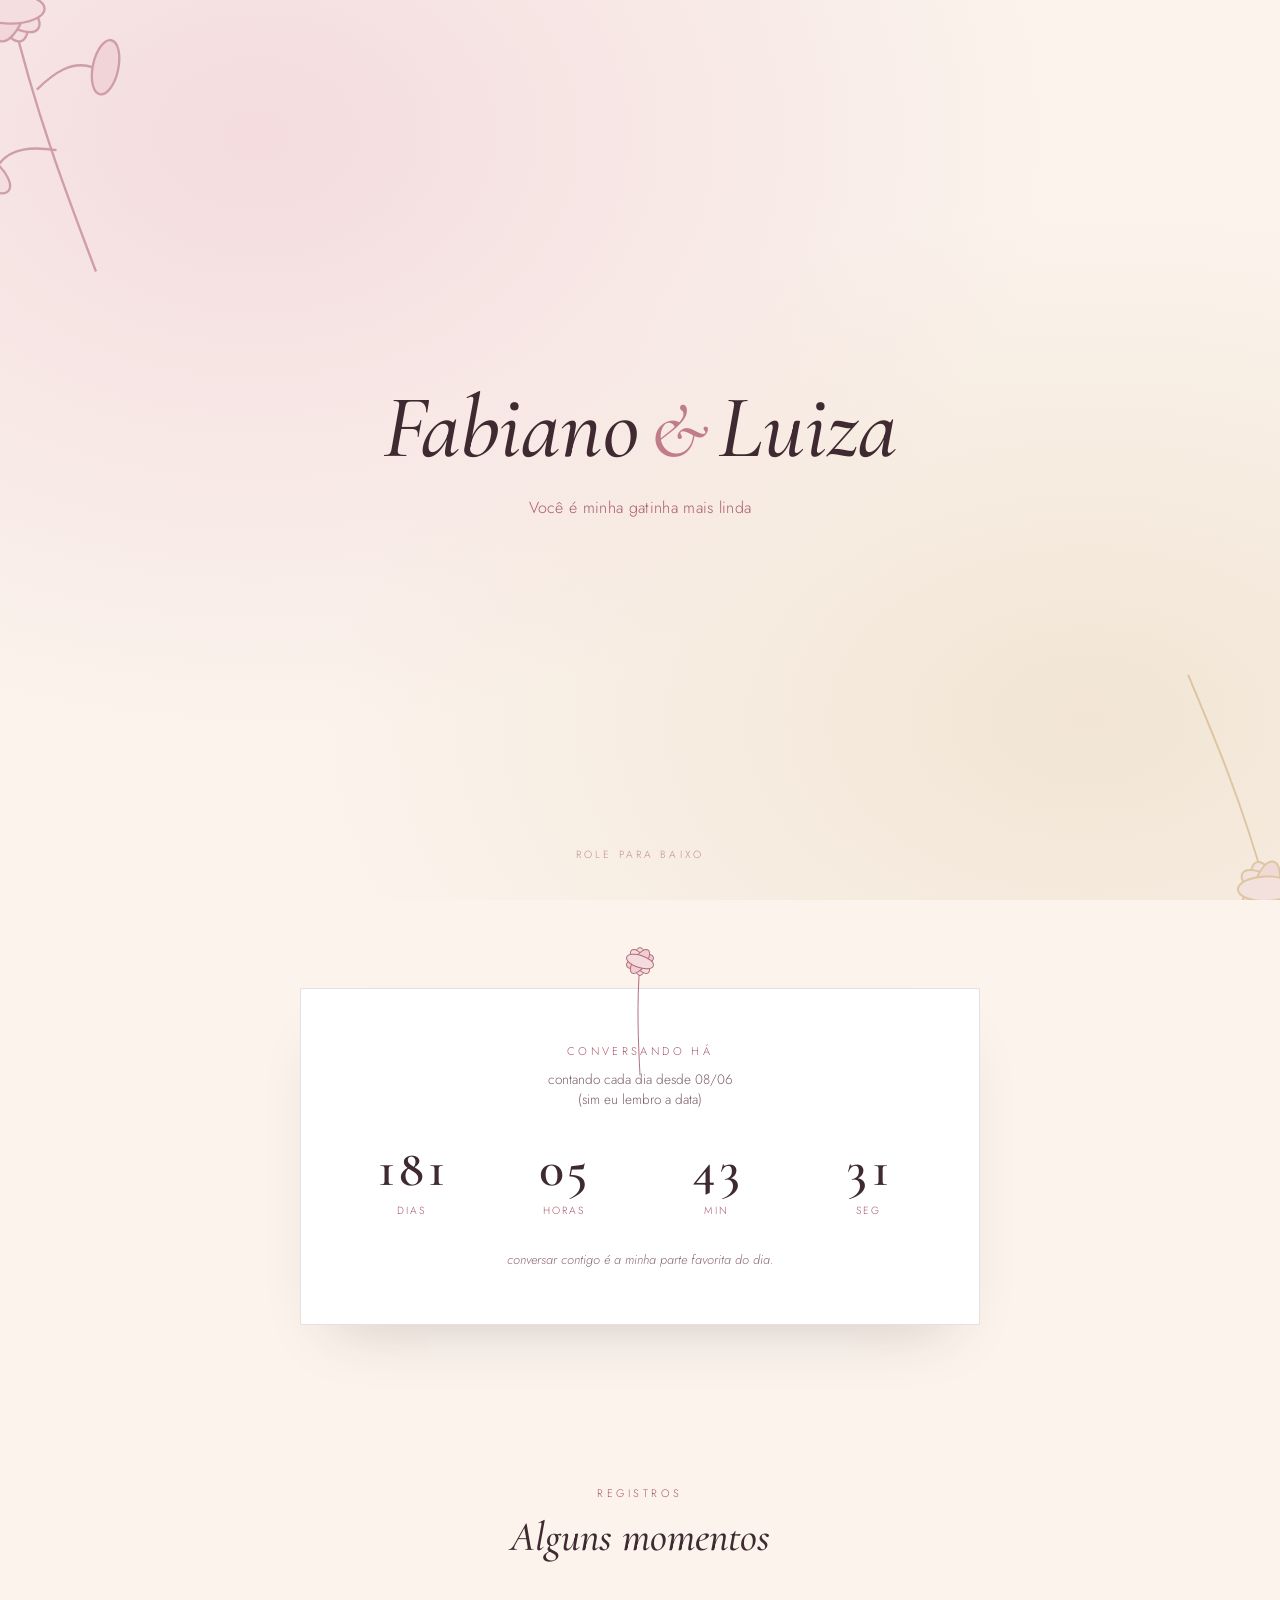
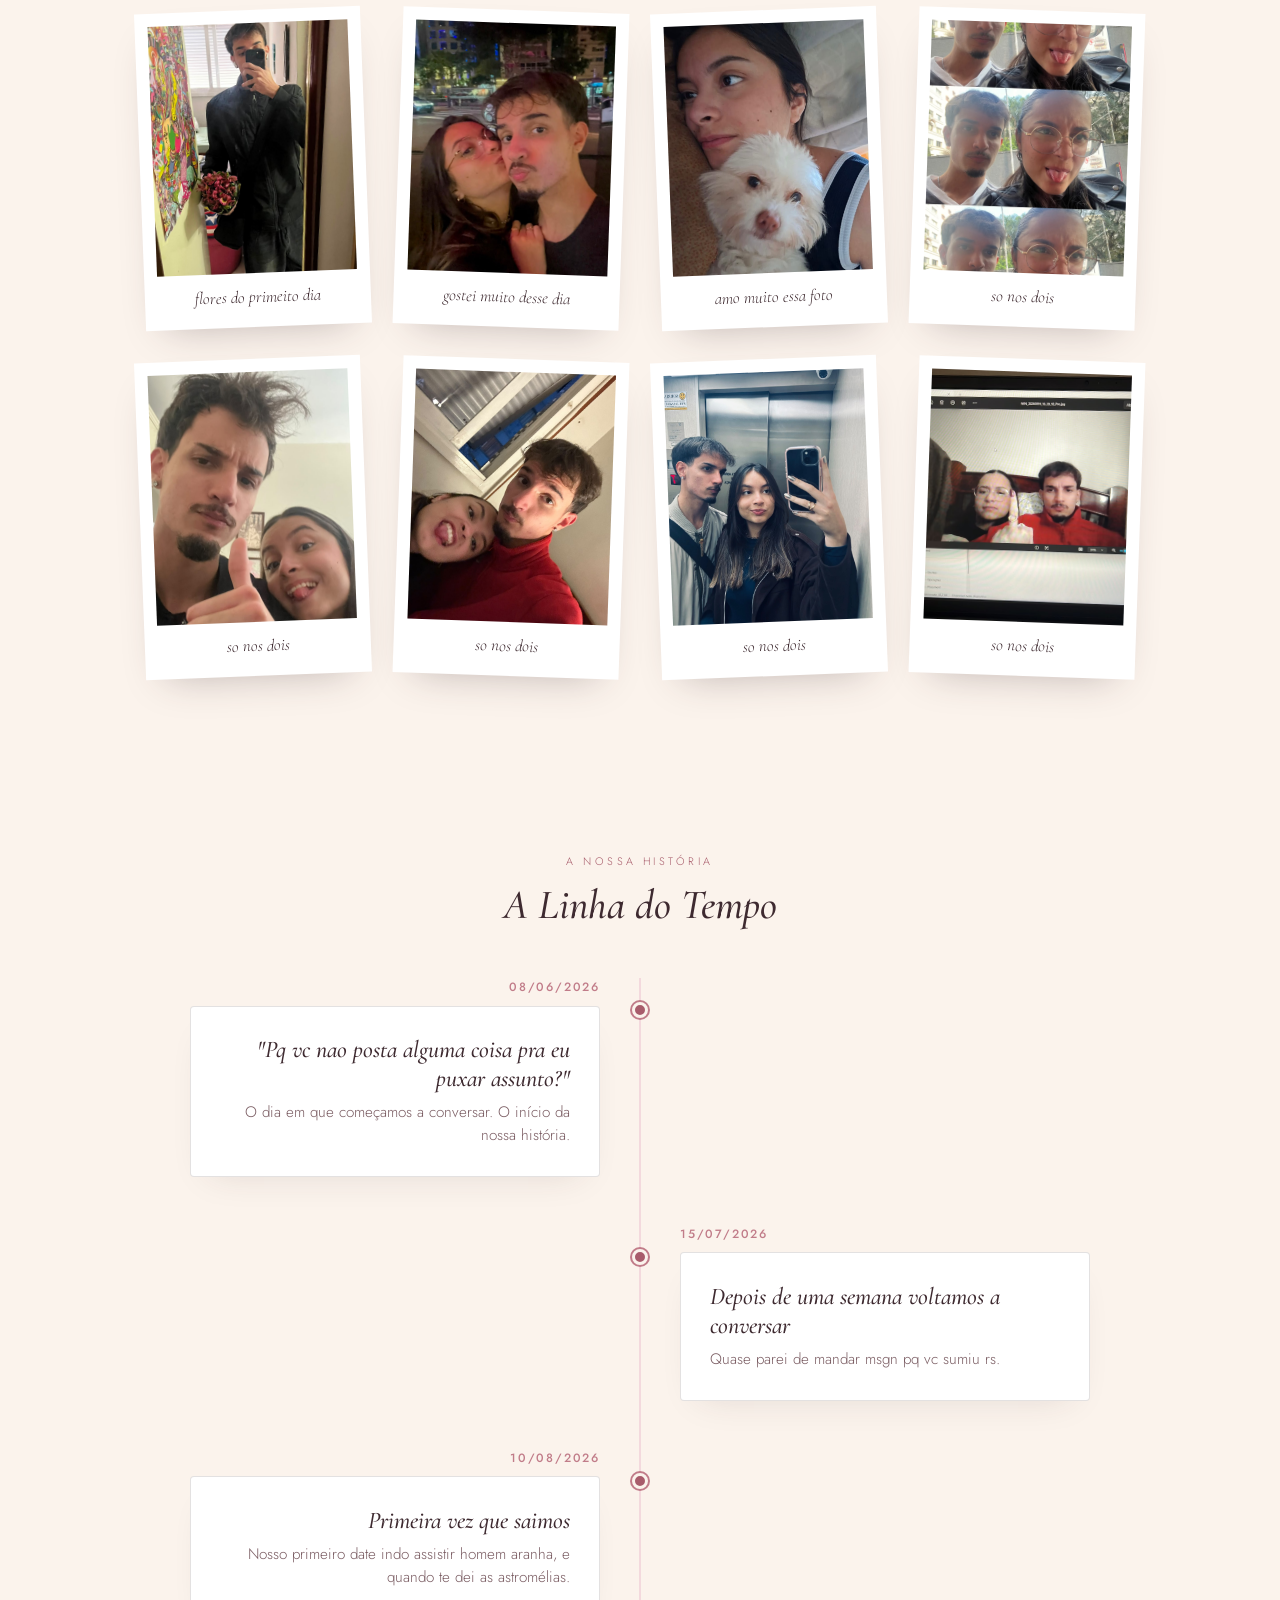
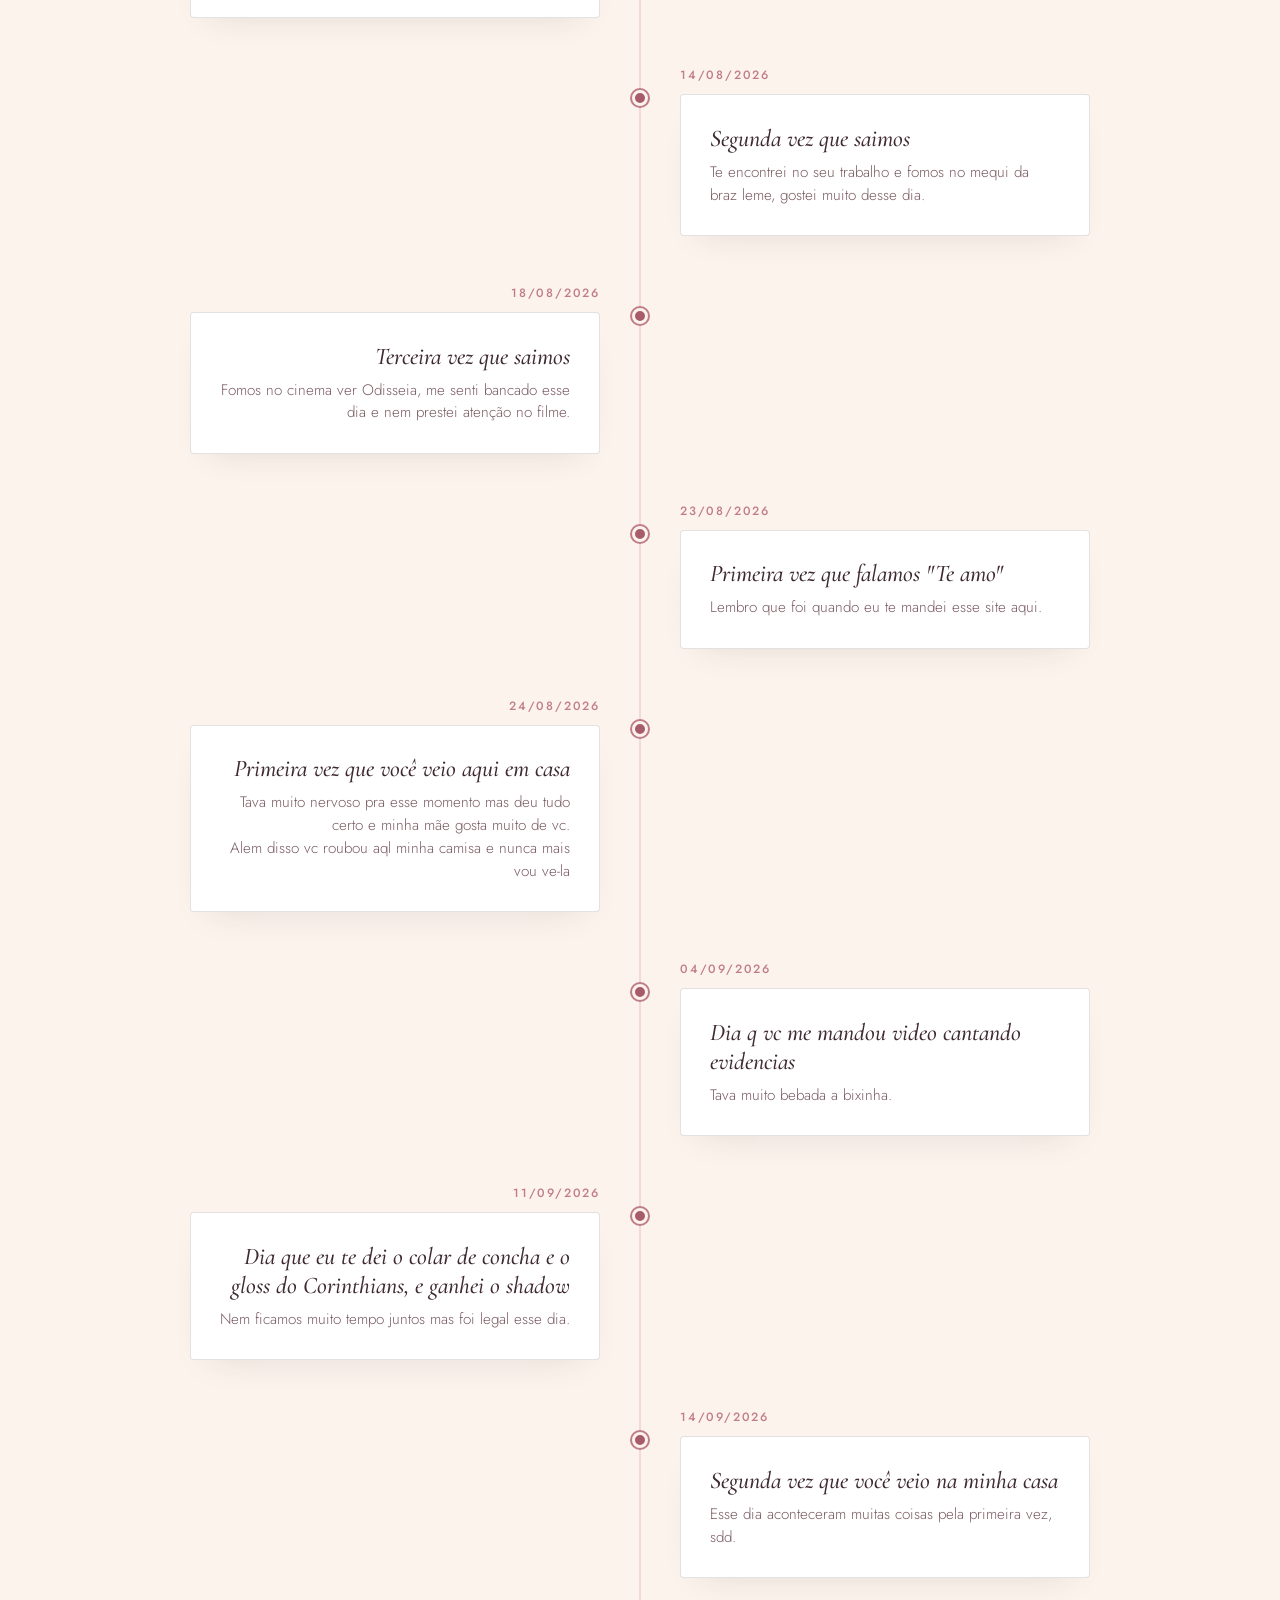
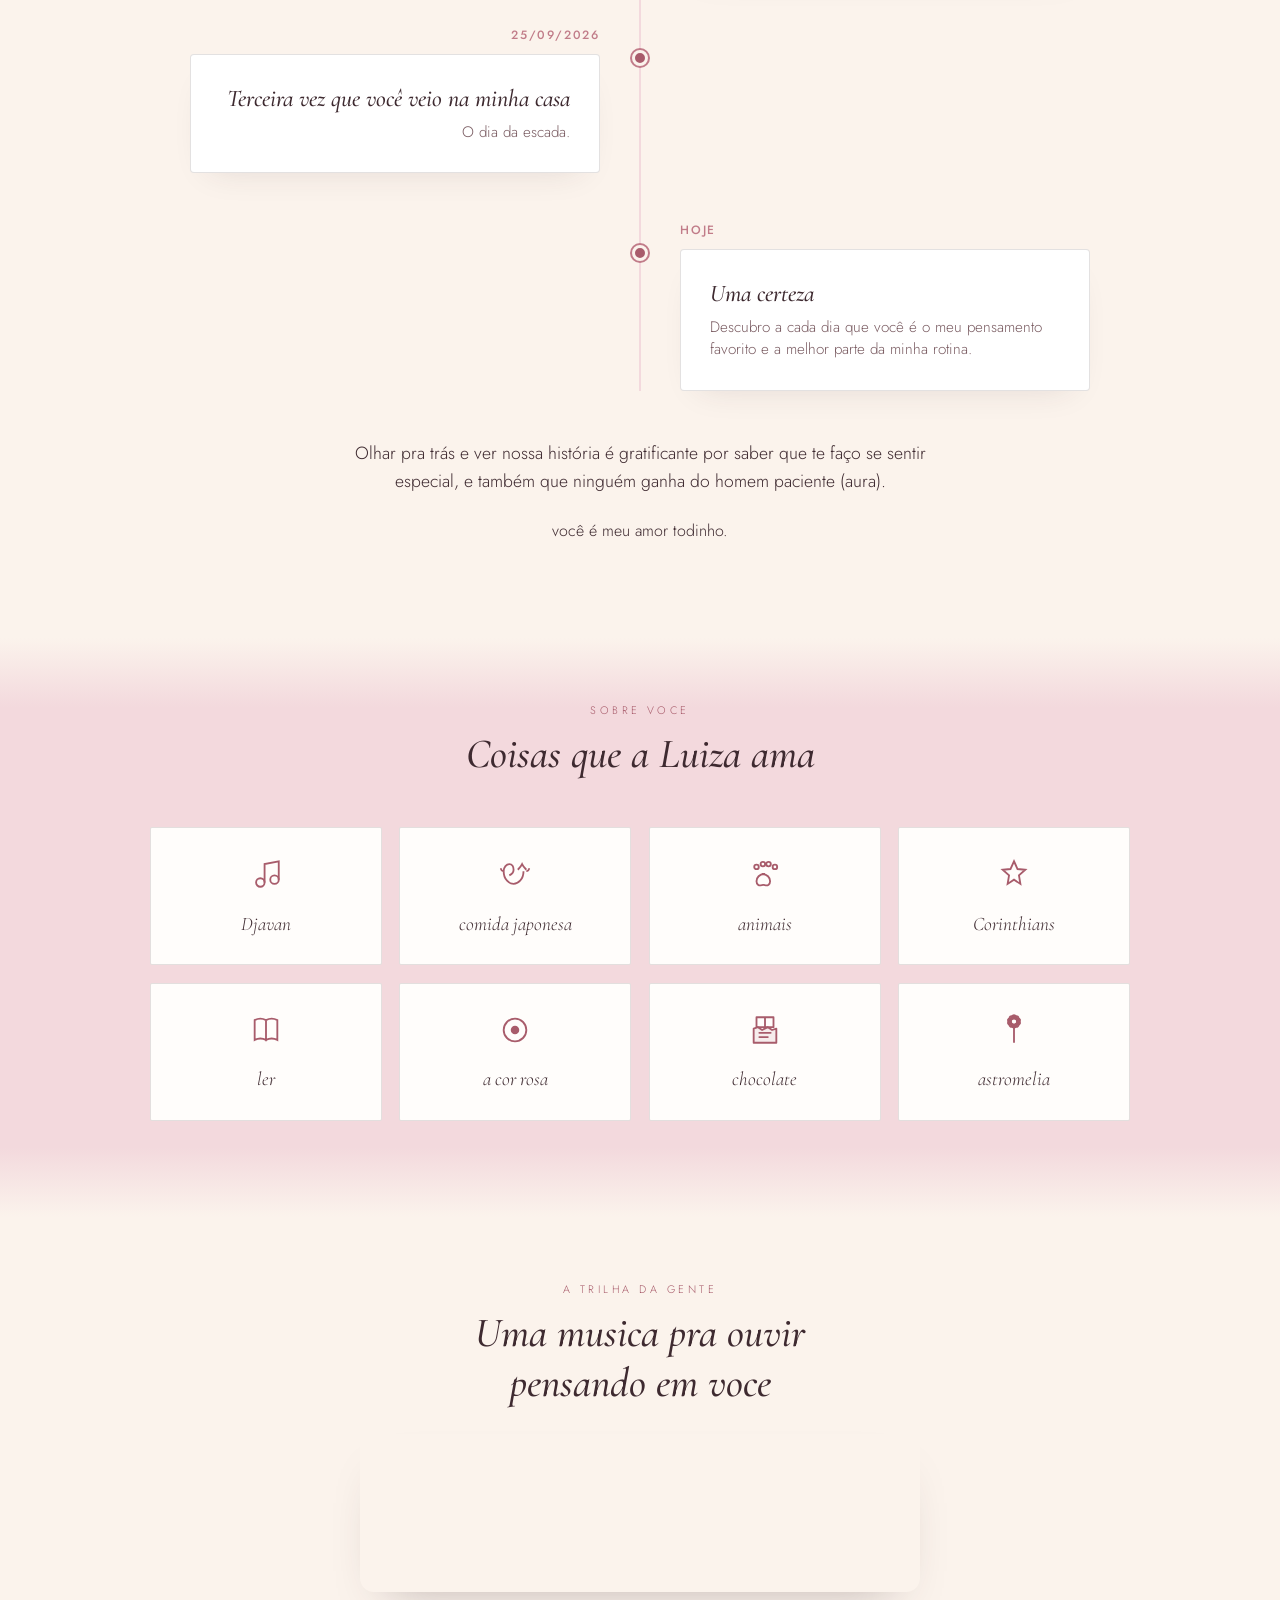
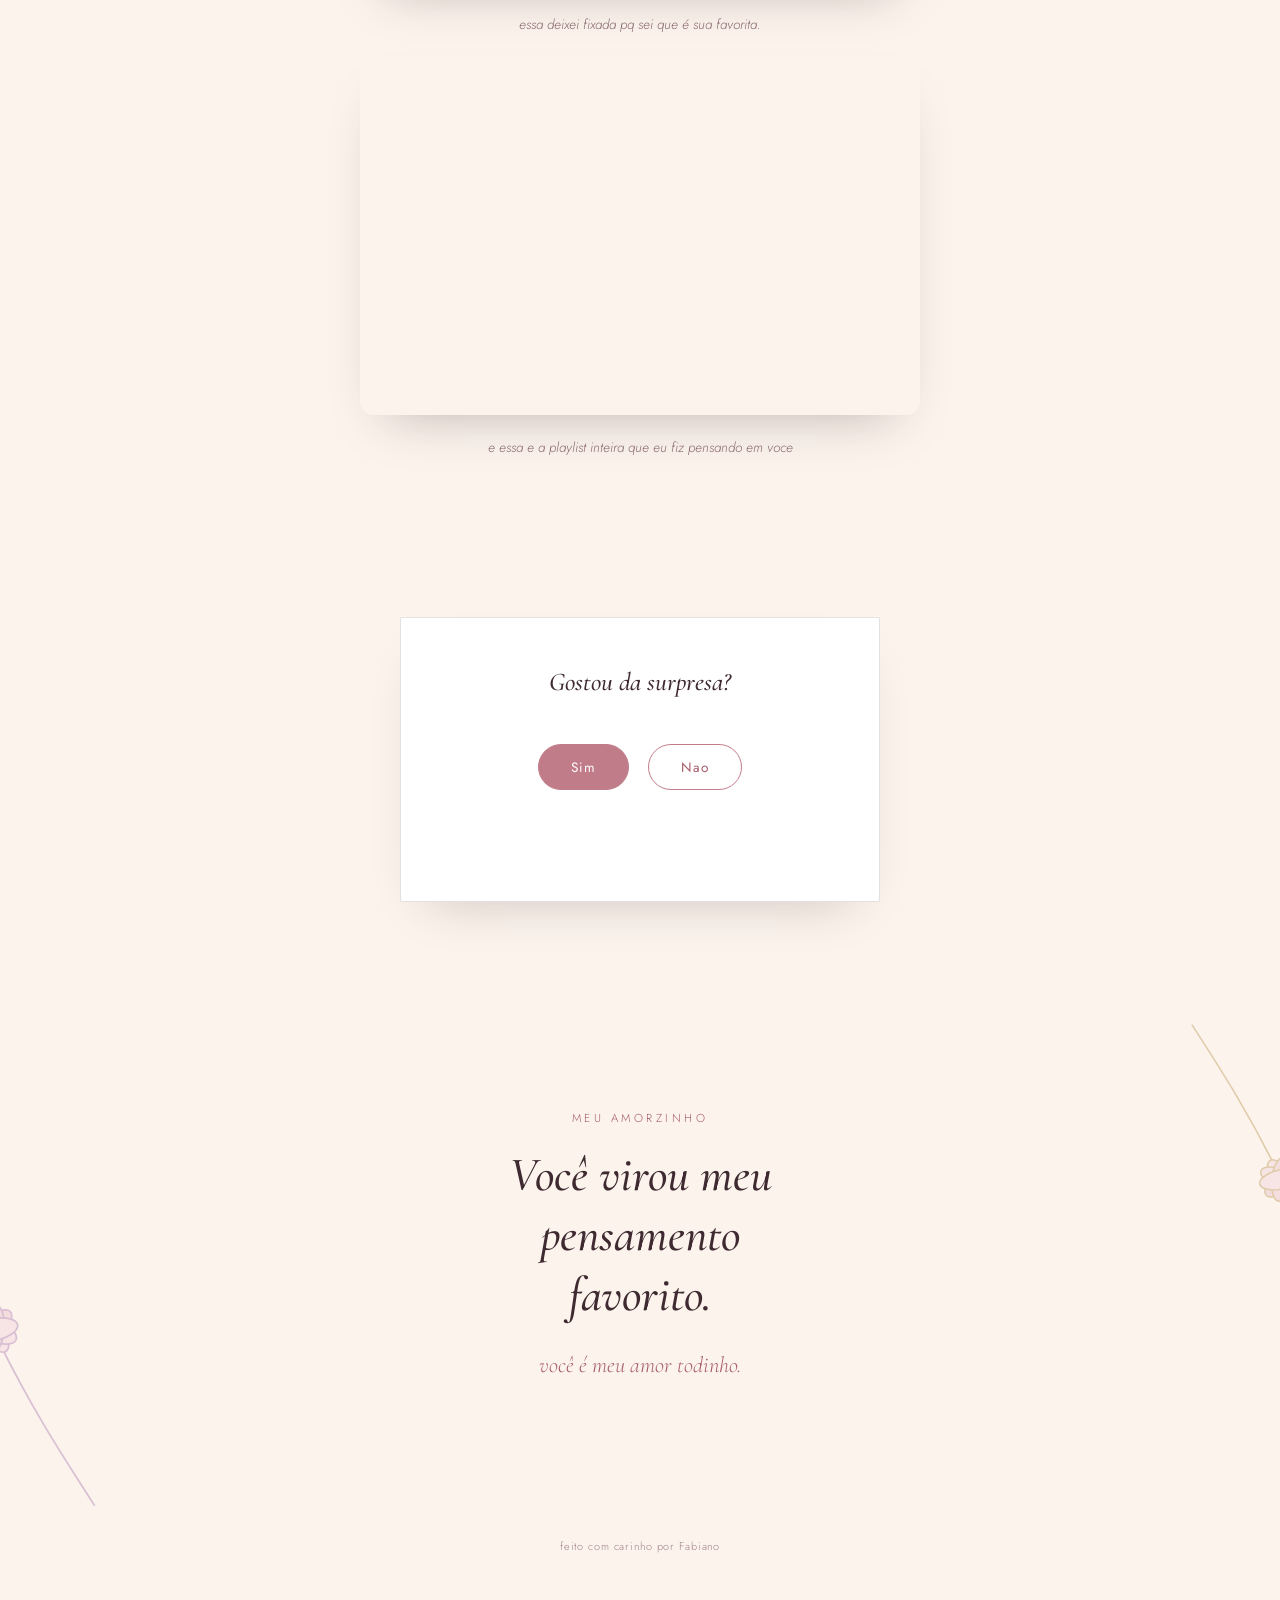
==== commit 627b8c02: "incluindo a linha do tempo e mais fotos" ====
--- a/index.html
+++ b/index.html
@@ -41,7 +41,7 @@
       </g>
     </svg>
   </div>
-  
+
   <h1>Fabiano<span class="amp">&amp;</span>Luiza</h1>
   <p class="subtitle">Você é minha gatinha mais linda</p>
   <p class="scroll-hint">role para baixo</p>
@@ -98,8 +98,148 @@
       <img src="BianoeLu.jpeg" width="200" alt="">
       <p class="cap">so nos dois</p>
     </div>
-  </div>
-</section>
+    <div class="polaroid">
+      <img src="cabelo.jpeg" width="200" alt="">
+      <p class="cap">so nos dois</p>
+    </div>
+    <div class="polaroid">
+      <img src="Quarto.jpeg" width="200" alt="">
+      <p class="cap">so nos dois</p>
+    </div>
+    <div class="polaroid">
+      <img src="elevador.jpeg" width="200" alt="">
+      <p class="cap">so nos dois</p>
+    </div>
+    <div class="polaroid">
+      <img src="camera.jpeg" width="200" alt="">
+      <p class="cap">so nos dois</p>
+    </div>
+  </div>
+</section>
+
+<!-- ================= LINHA DO TEMPO ================= -->
+<section class="timeline-section" id="timeline">
+  <div class="section-head">
+    <p class="kicker">a nossa história</p>
+    <h2>A Linha do Tempo</h2>
+  </div>
+  
+  <div class="timeline-container">
+    <div class="timeline-item">
+      <div class="timeline-dot"></div>
+      <div class="timeline-date">08/06/2026</div>
+      <div class="timeline-content">
+        <h3>"Pq vc nao posta alguma coisa pra eu puxar assunto?"</h3>
+        <p>O dia em que começamos a conversar. O início da nossa história.</p>
+      </div>
+    </div>
+
+    <div class="timeline-item">
+      <div class="timeline-dot"></div>
+      <div class="timeline-date">15/07/2026</div>
+      <div class="timeline-content">
+        <h3>Depois de uma semana voltamos a conversar</h3>
+        <p>Quase parei de mandar msgn pq vc sumiu rs.</p>
+      </div>
+    </div>
+
+    <div class="timeline-item">
+      <div class="timeline-dot"></div>
+      <div class="timeline-date">10/08/2026</div>
+      <div class="timeline-content">
+        <h3>Primeira vez que saimos</h3>
+        <p>Nosso primeiro date indo assistir homem aranha, e quando te dei as astromélias.</p>
+      </div>
+    </div>
+
+    <div class="timeline-item">
+      <div class="timeline-dot"></div>
+      <div class="timeline-date">14/08/2026</div>
+      <div class="timeline-content">
+        <h3>Segunda vez que saimos</h3>
+        <p>Te encontrei no seu trabalho e fomos no mequi da braz leme, gostei muito desse dia.</p>
+      </div>
+    </div>
+
+    <div class="timeline-item">
+      <div class="timeline-dot"></div>
+      <div class="timeline-date">18/08/2026</div>
+      <div class="timeline-content">
+        <h3>Terceira vez que saimos</h3>
+        <p>Fomos no cinema ver Odisseia, me senti bancado esse dia e nem prestei atenção no filme.</p>
+      </div>
+    </div>
+
+    <div class="timeline-item">
+      <div class="timeline-dot"></div>
+      <div class="timeline-date">23/08/2026</div>
+      <div class="timeline-content">
+        <h3>Primeira vez que falamos "Te amo"</h3>
+        <p>Lembro que foi quando eu te mandei esse site aqui.</p>
+      </div>
+    </div>
+
+    <div class="timeline-item">
+      <div class="timeline-dot"></div>
+      <div class="timeline-date">24/08/2026</div>
+      <div class="timeline-content">
+        <h3>Primeira vez que você veio aqui em casa</h3>
+        <p>Tava muito nervoso pra esse momento mas deu tudo certo e minha mãe gosta muito de vc.<br>Alem disso vc roubou aql minha camisa e nunca mais vou ve-la</p>
+      </div>
+    </div>
+
+    <div class="timeline-item">
+      <div class="timeline-dot"></div>
+      <div class="timeline-date">04/09/2026</div>
+      <div class="timeline-content">
+        <h3>Dia q vc me mandou video cantando evidencias</h3>
+        <p>Tava muito bebada a bixinha.</p>
+      </div>
+    </div>
+
+     <div class="timeline-item">
+      <div class="timeline-dot"></div>
+      <div class="timeline-date">11/09/2026</div>
+      <div class="timeline-content">
+        <h3>Dia que eu te dei o colar de concha e o gloss do Corinthians, e ganhei o shadow </h3>
+        <p>Nem ficamos muito tempo juntos mas foi legal esse dia.</p>
+      </div>
+    </div>
+
+    <div class="timeline-item">
+      <div class="timeline-dot"></div>
+      <div class="timeline-date">14/09/2026</div>
+      <div class="timeline-content">
+        <h3>Segunda vez que você veio na minha casa</h3>
+        <p>Esse dia aconteceram muitas coisas pela primeira vez, sdd.</p>
+      </div>
+    </div>
+
+    <div class="timeline-item">
+      <div class="timeline-dot"></div>
+      <div class="timeline-date">25/09/2026</div>
+      <div class="timeline-content">
+        <h3>Terceira vez que você veio na minha casa</h3>
+        <p>O dia da escada.</p>
+      </div>
+    </div>
+
+    <div class="timeline-item">
+      <div class="timeline-dot"></div>
+      <div class="timeline-date">Hoje</div>
+      <div class="timeline-content">
+        <h3>Uma certeza</h3>
+        <p>Descubro a cada dia que você é o meu pensamento favorito e a melhor parte da minha rotina.</p>
+      </div>
+    </div>
+    
+  </div>
+  <p style="text-align: center; max-width: 600px; margin: 1.5rem auto; font-size: 1.1rem; color: var(--plum); line-height: 1.6; display: block;">
+    Olhar pra trás e ver nossa história é gratificante por saber que te faço se sentir especial, e também que ninguém ganha do homem paciente (aura).
+  </p>
+  <p class="sign" style="text-align: center;">você é meu amor todinho.</p>
+</section>
+
 
 <!-- ================= COISAS QUE ELA AMA ================= -->
 <section id="amores">
--- a/style.css
+++ b/style.css
@@ -248,7 +248,12 @@
   letter-spacing:0.04em;
   padding:1rem;
 }
-.polaroid .frame img{ width:100%; height:100%; object-fit:cover; display:block; }
+.polaroid img {
+  width: 100%;
+  height: 250px; /* Define uma altura fixa para todas ficarem menores e iguais */
+  object-fit: cover; /* Corta as bordas que sobram sem amassar ou espalmar a fotografia */
+  display: block;
+}
 
 .polaroid .cap{
   margin-top:0.8rem;
@@ -257,6 +262,148 @@
   font-style:italic;
   font-size:1.05rem;
   color:var(--plum);
+}
+
+/* ================= LINHA DO TEMPO (ALTERNADA) ================= */
+.timeline-section {
+  padding: 5rem 6vw 6rem;
+  background: var(--cream);
+  overflow-x: hidden;
+}
+
+.timeline-container {
+  max-width: 900px;
+  margin: 0 auto;
+  position: relative;
+}
+
+/* A linha central */
+.timeline-container::before {
+  content: '';
+  position: absolute;
+  top: 0;
+  bottom: 0;
+  left: 50%;
+  transform: translateX(-50%);
+  width: 2px;
+  background: var(--blush);
+}
+
+.timeline-item {
+  position: relative;
+  width: 50%;
+  margin-bottom: 3rem;
+}
+
+/* Os pequenos círculos na linha */
+.timeline-dot {
+  position: absolute;
+  top: 1.5rem;
+  width: 16px;
+  height: 16px;
+  border-radius: 50%;
+  background: var(--rose-deep);
+  border: 3px solid var(--cream);
+  box-shadow: 0 0 0 2px var(--rose);
+  z-index: 2;
+}
+
+/* Lado Esquerdo (Cartões Ímpares) */
+.timeline-item:nth-child(odd) {
+  left: 0;
+  padding-right: 2.5rem;
+  text-align: right;
+}
+.timeline-item:nth-child(odd) .timeline-dot {
+  right: -8px; /* Centra a bolinha exatamente sobre a linha central */
+}
+
+/* Lado Direito (Cartões Pares) */
+.timeline-item:nth-child(even) {
+  left: 50%;
+  padding-left: 2.5rem;
+  text-align: left;
+}
+.timeline-item:nth-child(even) .timeline-dot {
+  left: -8px; /* Centra a bolinha exatamente sobre a linha central */
+}
+
+/* O cartão com o conteúdo */
+.timeline-content {
+  background: #fff;
+  padding: 1.8rem;
+  border-radius: 4px;
+  border: 1px solid var(--line);
+  box-shadow: 0 15px 35px -20px rgba(62,42,48,0.15);
+  transition: transform 0.3s ease, border-color 0.3s ease;
+  display: inline-block;
+  width: 100%;
+}
+
+.timeline-item:nth-child(odd) .timeline-content:hover {
+  transform: translateX(-6px);
+  border-color: var(--rose);
+}
+
+.timeline-item:nth-child(even) .timeline-content:hover {
+  transform: translateX(6px);
+  border-color: var(--rose);
+}
+
+.timeline-content h3 {
+  font-family: 'Cormorant Garamond', serif;
+  font-size: 1.5rem;
+  font-style: italic;
+  color: var(--plum);
+  margin-bottom: 0.5rem;
+}
+
+.timeline-content p {
+  font-size: 0.95rem;
+  color: #7a5c62;
+  line-height: 1.5;
+}
+
+.timeline-date {
+  font-size: 0.75rem;
+  letter-spacing: 0.15em;
+  text-transform: uppercase;
+  color: var(--rose);
+  margin-bottom: 0.6rem;
+  font-weight: 500;
+}
+
+/* ---- RESPONSIVIDADE: Volta para a esquerda em telemóveis ---- */
+@media (max-width: 768px) {
+  .timeline-container::before {
+    left: 7px;
+    transform: none;
+  }
+  .timeline-item {
+    width: 100%;
+    padding-left: 2.2rem !important;
+    padding-right: 0 !important;
+    left: 0 !important;
+    text-align: left !important;
+  }
+  .timeline-dot {
+    left: -1px !important;
+    right: auto !important;
+    top: 0.3rem; /* Sobe a bolinha para alinhar melhor no telemóvel */
+  }
+  .timeline-item:nth-child(odd) .timeline-content:hover,
+  .timeline-item:nth-child(even) .timeline-content:hover {
+    transform: translateX(6px); /* Remove o movimento para a esquerda que existia nos ímpares */
+  }
+
+  .closing .mensagem-final {
+  max-width: 600px;
+  margin: 1.5rem auto 1.5rem;
+  font-size: 1.1rem;
+  color: var(--plum);
+  line-height: 1.6;
+  text-align: center !important;
+}
 }
 
 /* ---------- COISAS QUE ELA AMA ---------- */
@@ -311,6 +458,8 @@
   font-style:italic;
   color:#8a6a70;
 }
+
+
 
 /* ---------- BOTAO BRINCALHAO ---------- */
 .fun-section{
@@ -419,18 +568,32 @@
   color:#a08186;
 }
 
+
 @media (max-width:520px){
   .counter-grid{ gap:0.3rem; }
   .counter-card{ padding:2.6rem 1.2rem; }
 
+  /* Força duas colunas na galeria e diminui o espaço entre elas */
   .gallery-grid {
-    grid-template-columns: 1fr; /* Força uma coluna só */
-    gap: 2.5rem; /* Aumenta o espaço vertical entre elas para respirar mais */
-  }
-  
+    grid-template-columns: repeat(2, 1fr);
+    gap: 0.8rem; 
+  }
+
+  /* Ajusta o tamanho da bordinha branca do polaroid */
   .polaroid {
-    max-width: 320px; /* Impede que o polaroid fique da largura inteira da tela */
-    margin: 0 auto; /* Centraliza perfeitamente o cartão */
+    padding: 0.5rem 0.5rem 0.8rem; 
+  }
+
+  /* Diminui a fonte da legenda para não quebrar a linha */
+  .polaroid .cap {
+    font-size: 0.85rem; 
+    margin-top: 0.5rem;
+  }
+
+  /* Deixa as fotos proporcionais e menorzinhas (formato quadradinho) */
+  .polaroid img {
+    height: 160px; /* Ajuste esse valor se quiser elas mais altas ou mais baixas */
+    object-fit: cover;
   }
 
   .amores-grid {
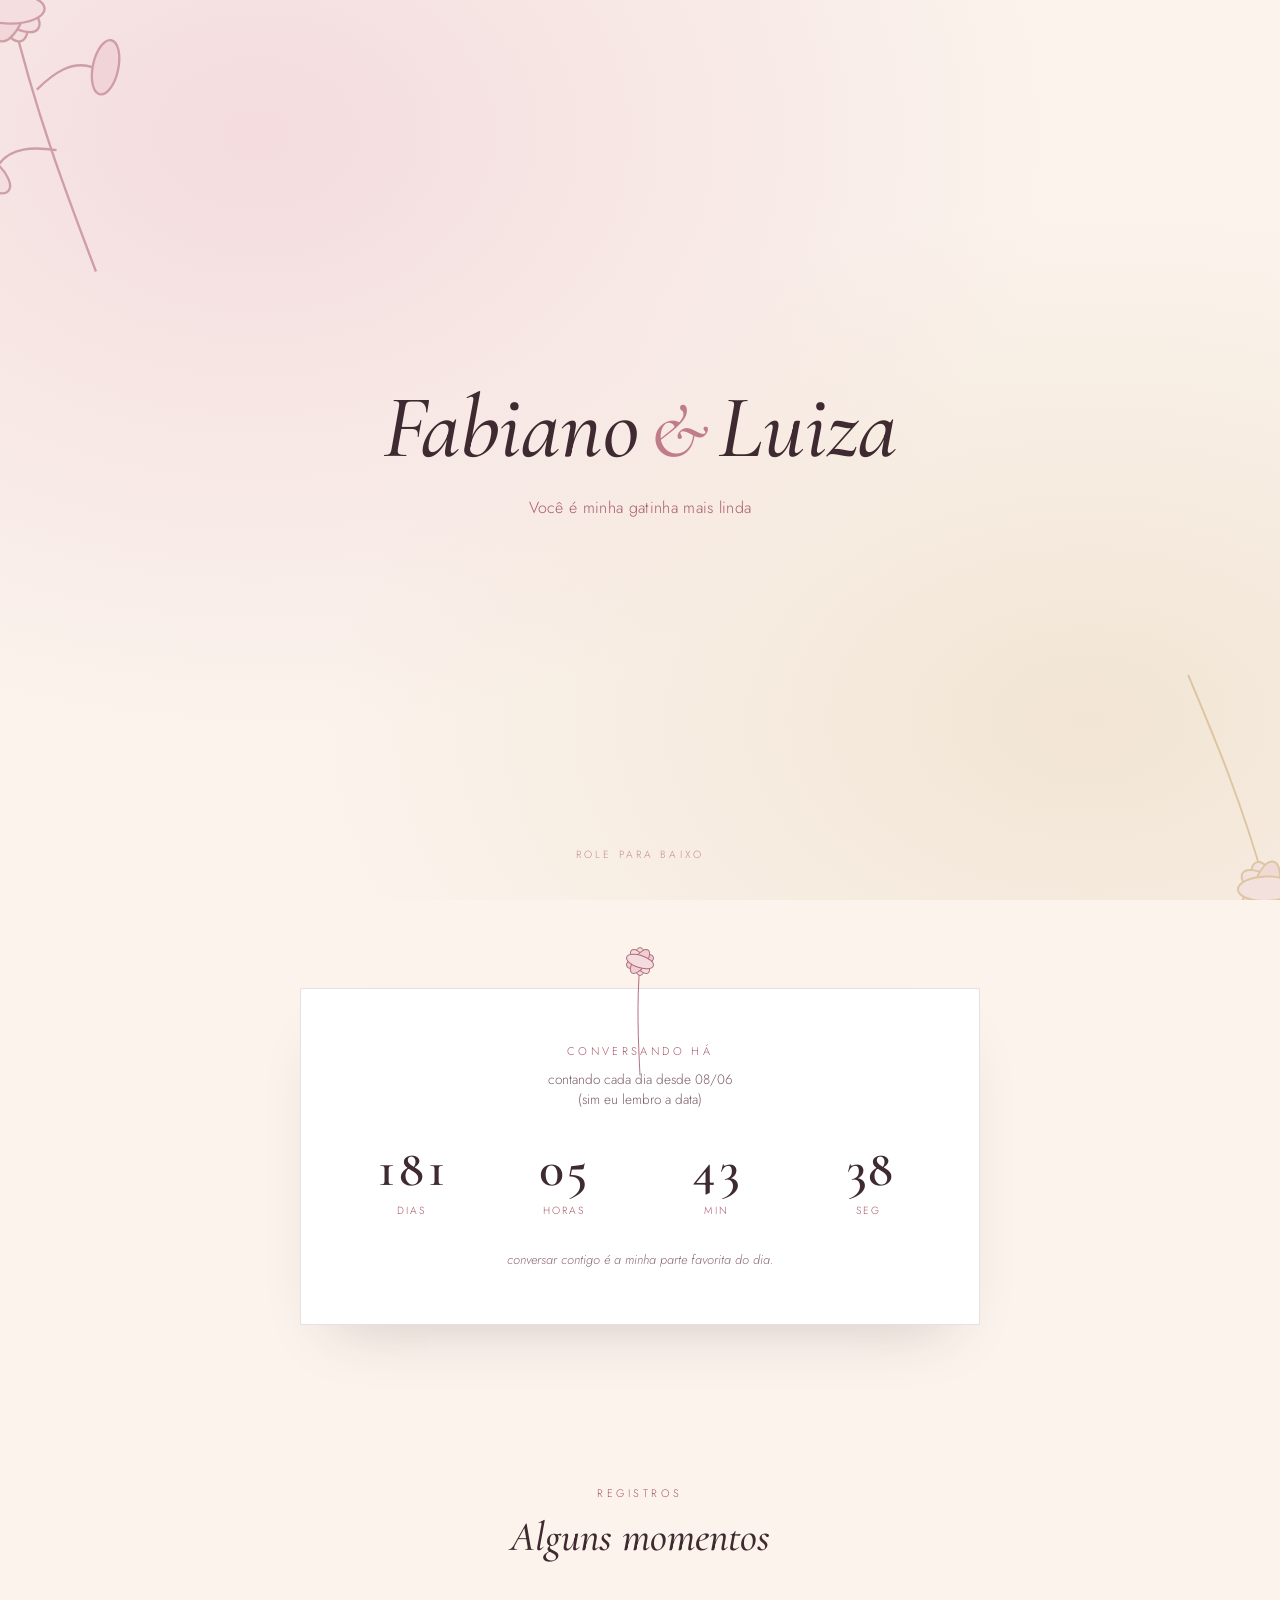
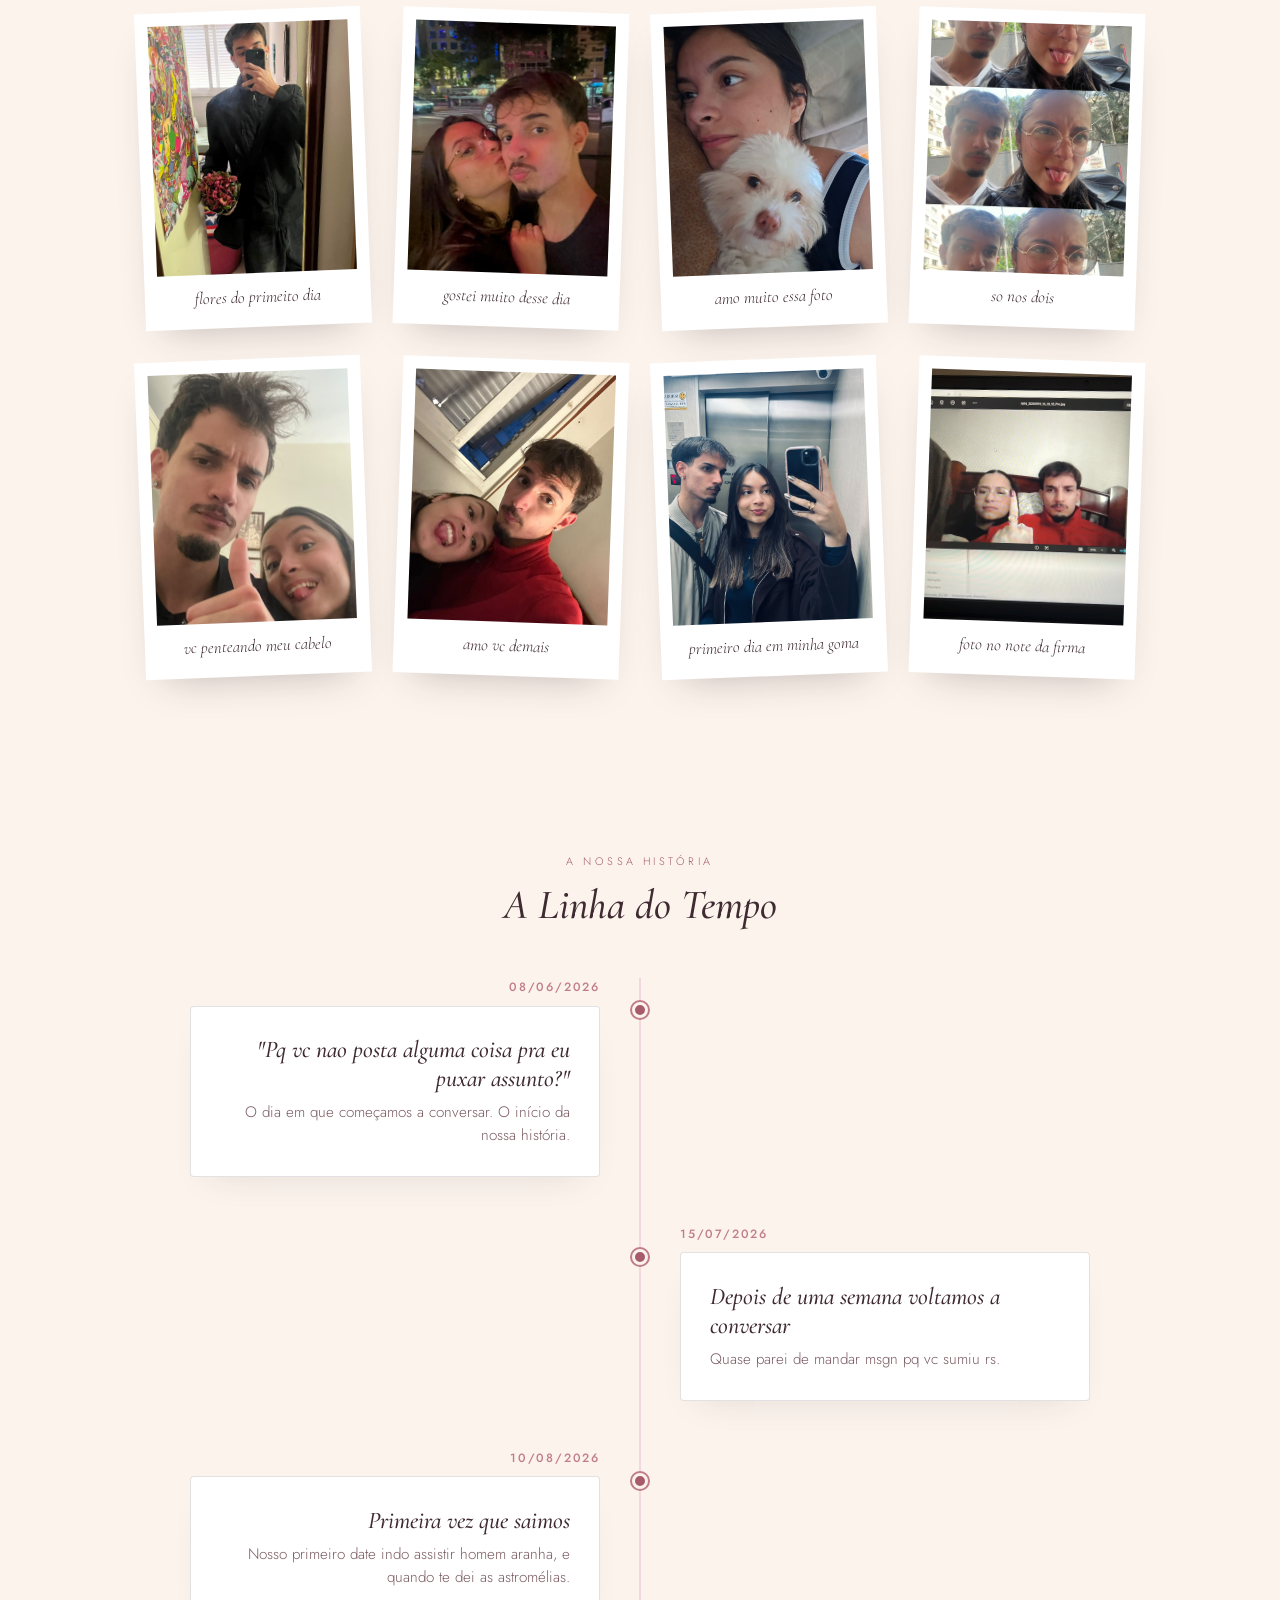
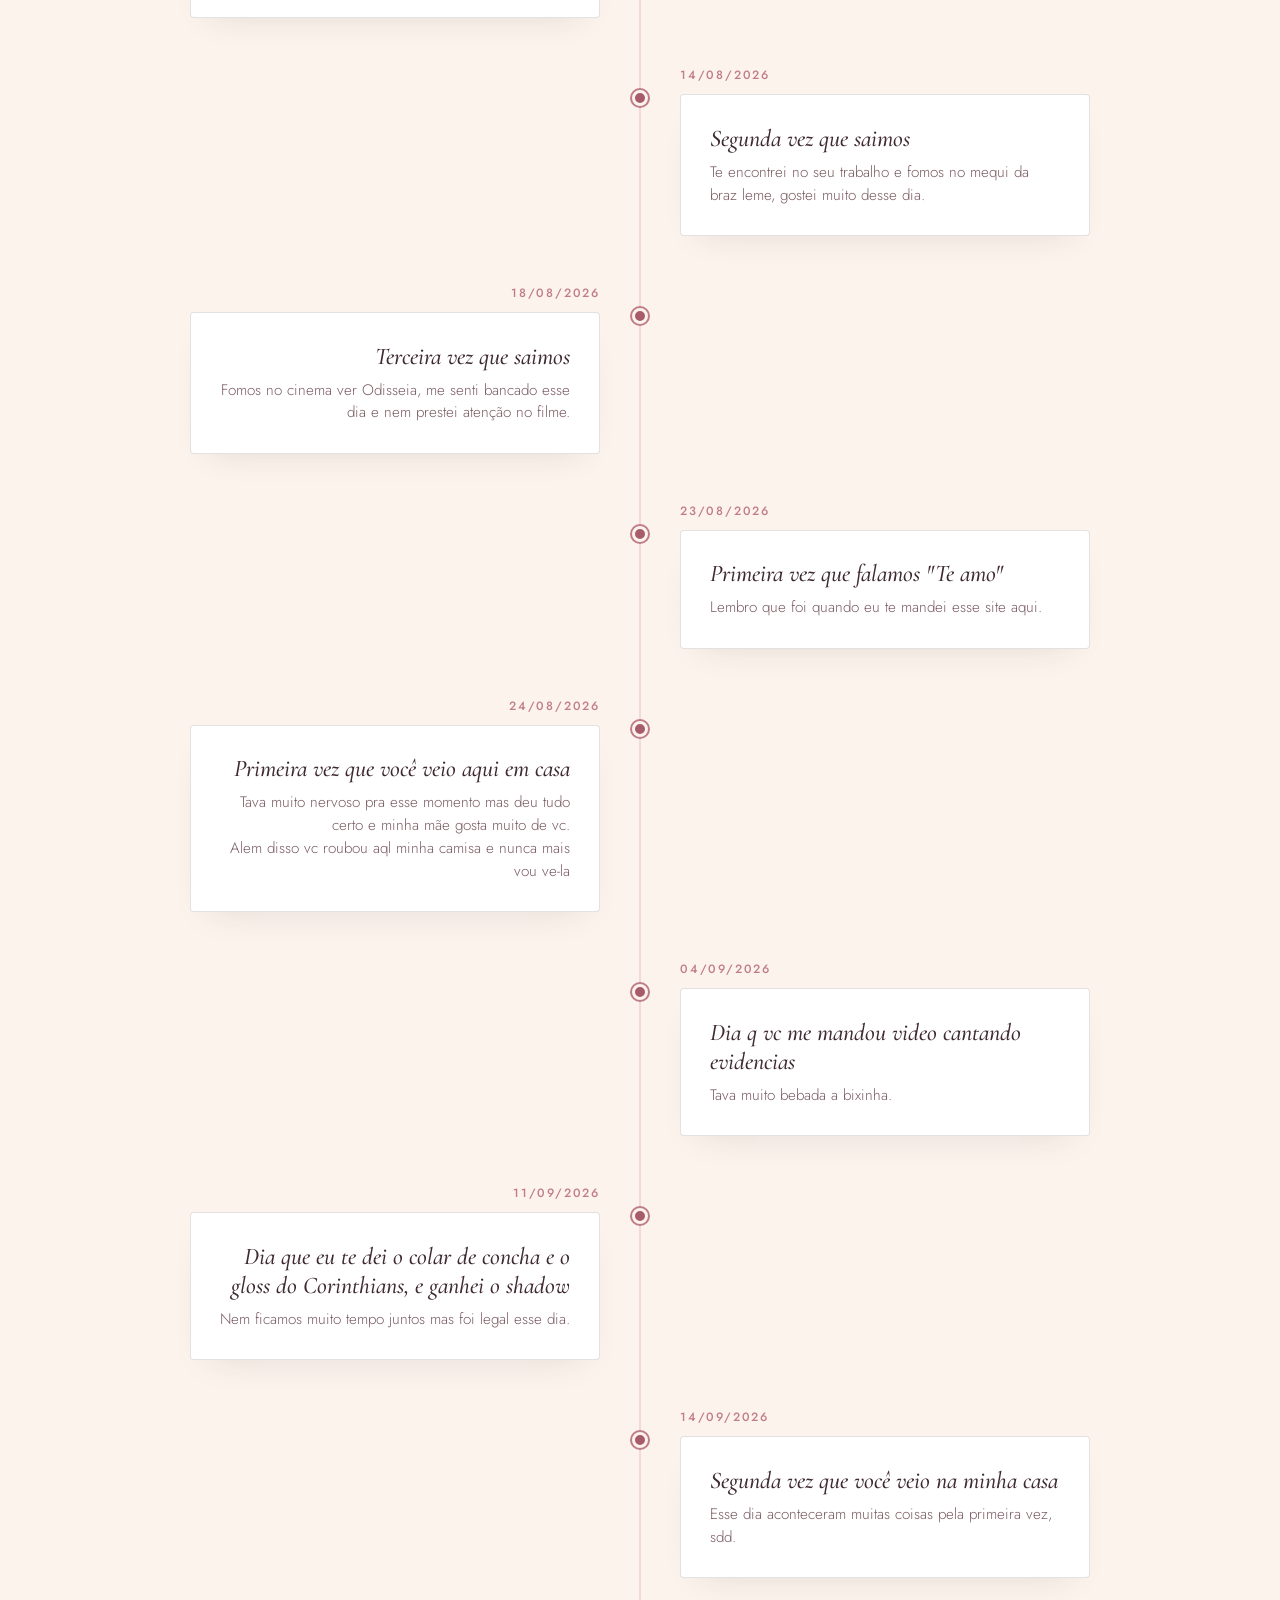
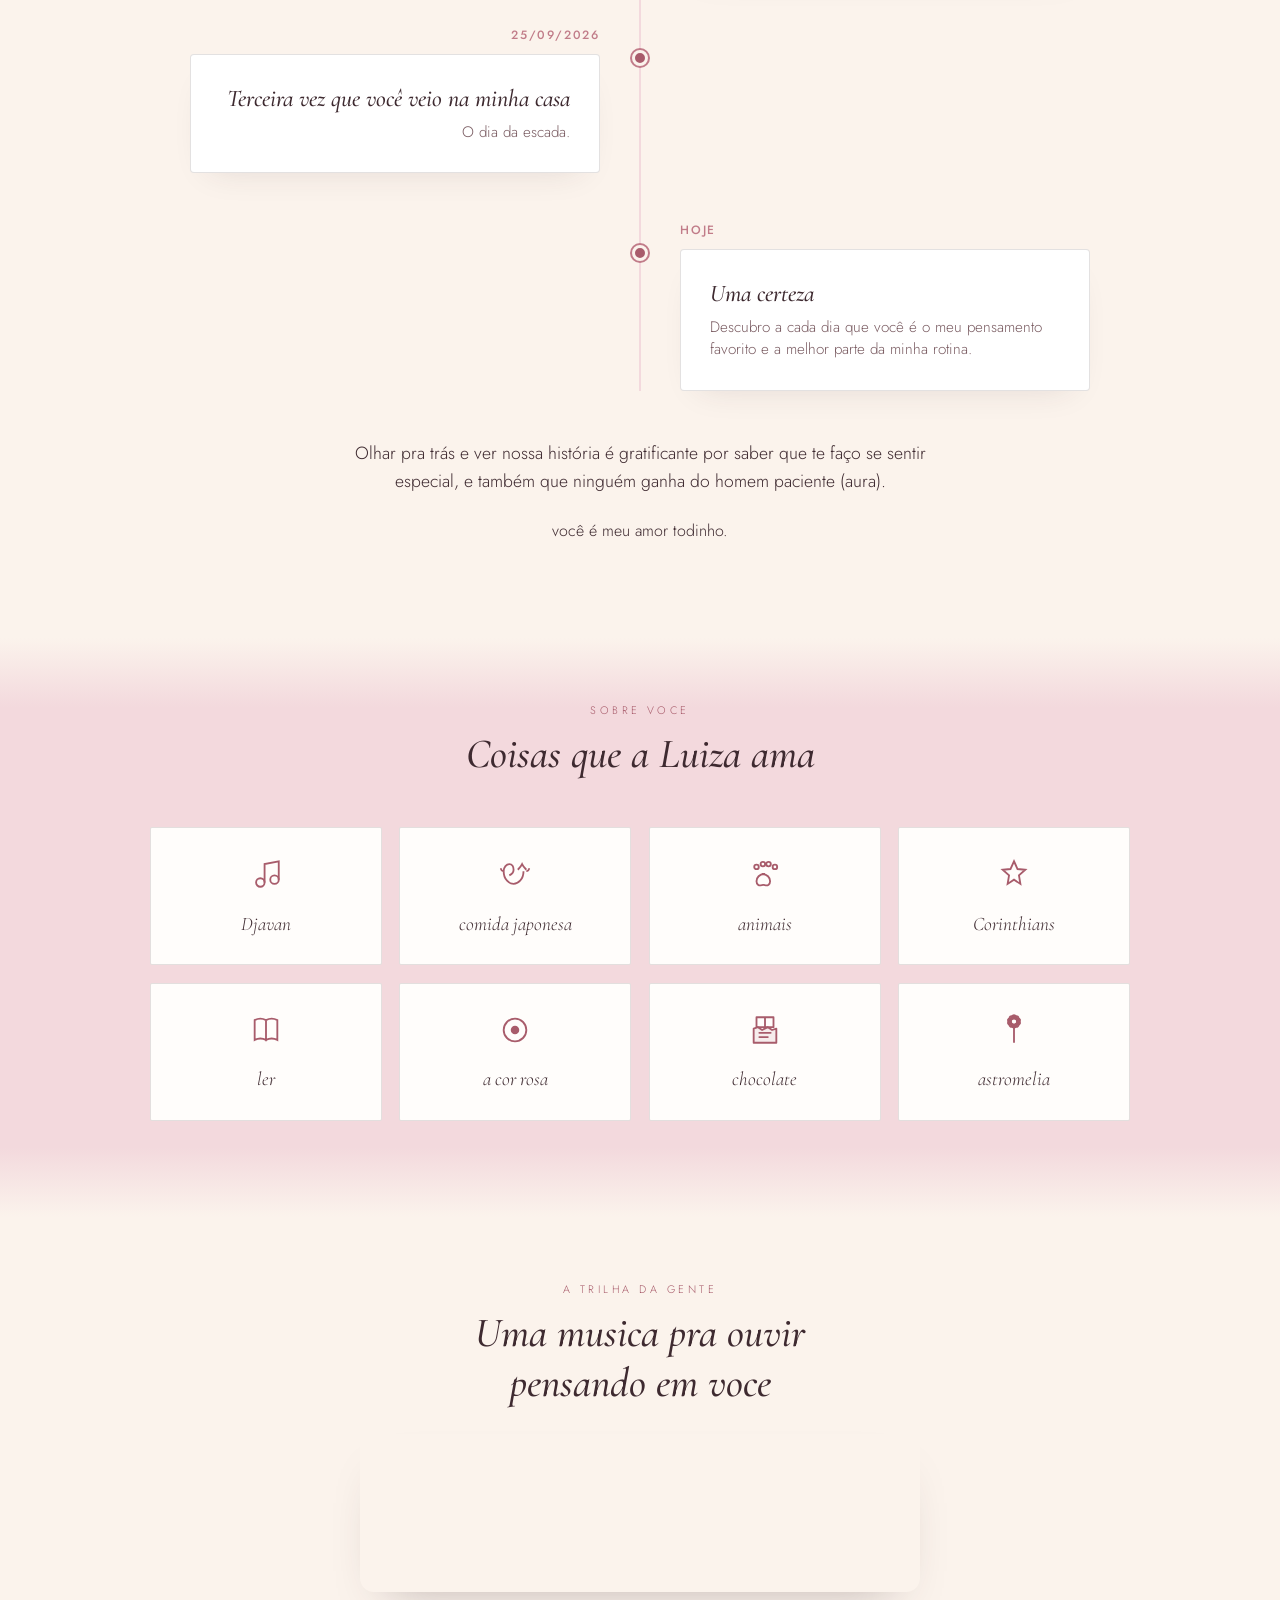
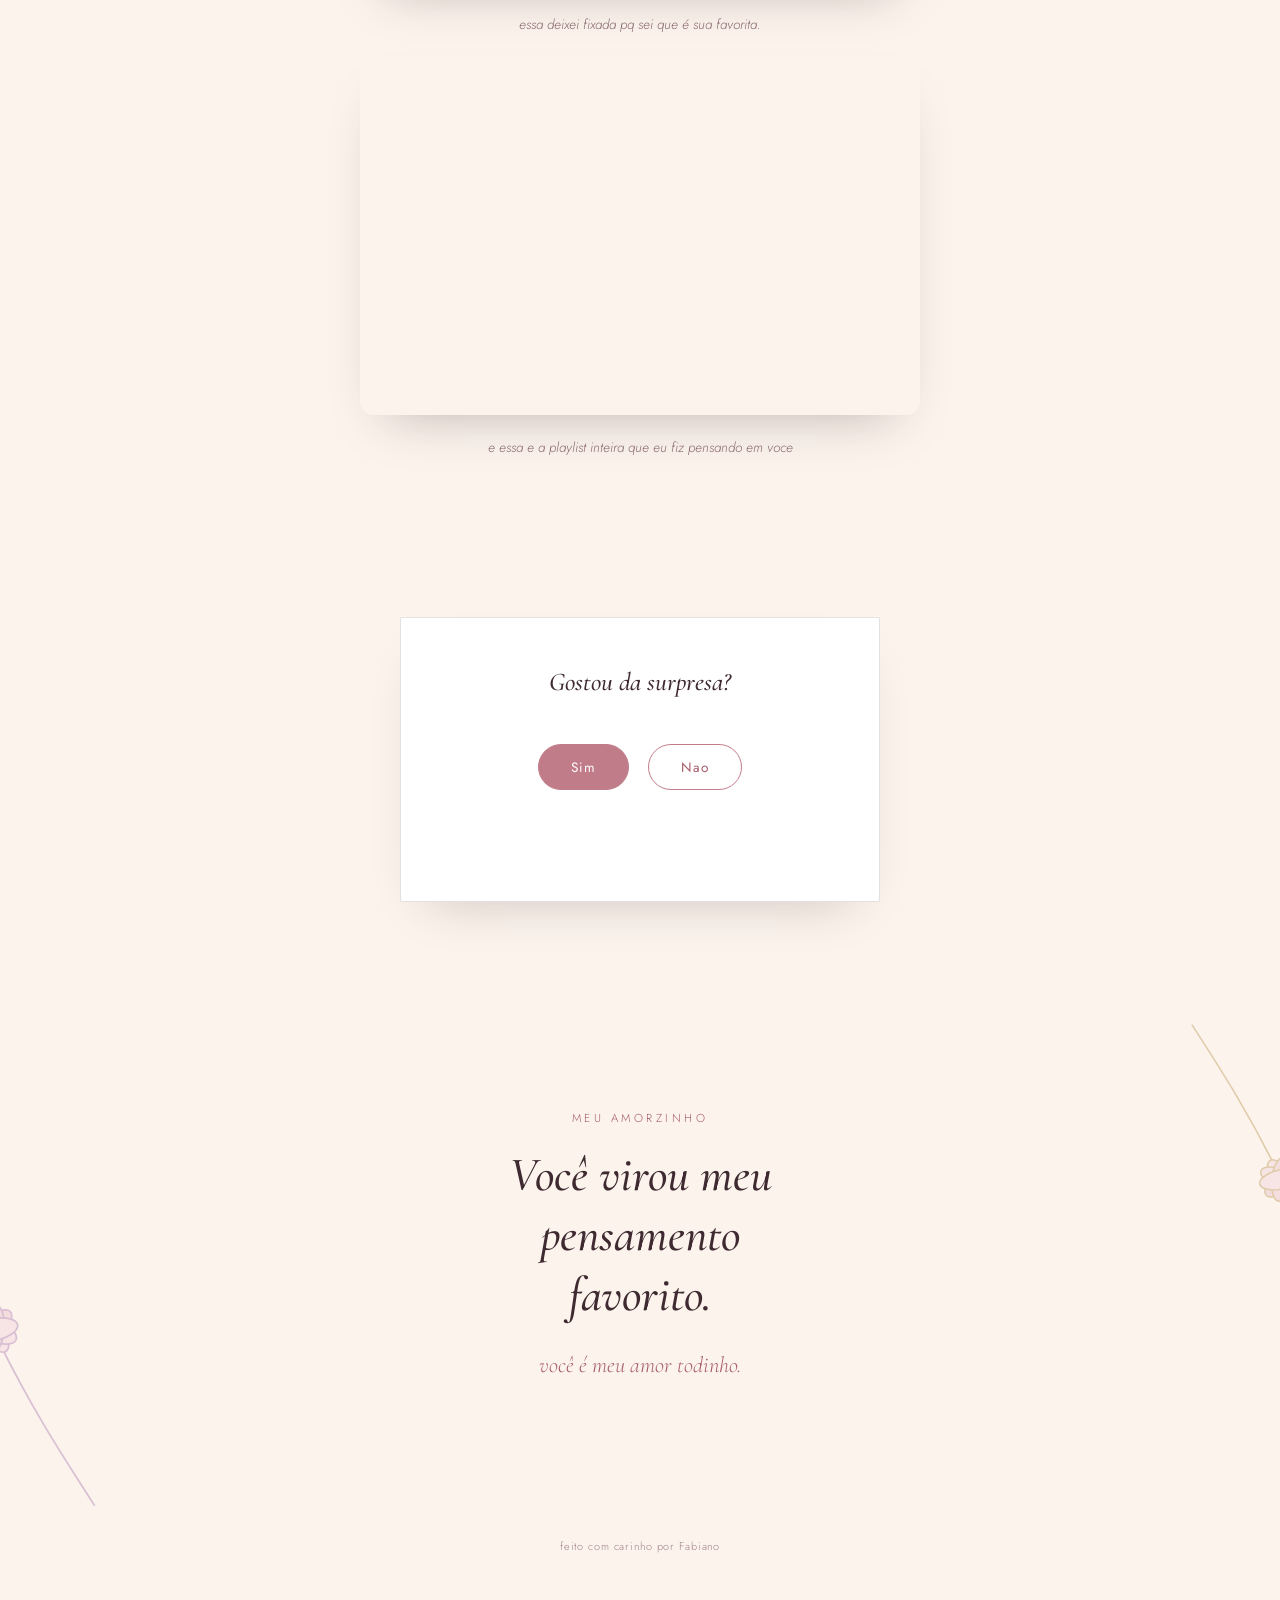
==== commit 408c8f79: "arrumando legenda das fotos" ====
--- a/index.html
+++ b/index.html
@@ -100,19 +100,19 @@
     </div>
     <div class="polaroid">
       <img src="cabelo.jpeg" width="200" alt="">
-      <p class="cap">so nos dois</p>
+      <p class="cap">vc penteando meu cabelo</p>
     </div>
     <div class="polaroid">
       <img src="Quarto.jpeg" width="200" alt="">
-      <p class="cap">so nos dois</p>
+      <p class="cap">amo vc demais</p>
     </div>
     <div class="polaroid">
       <img src="elevador.jpeg" width="200" alt="">
-      <p class="cap">so nos dois</p>
+      <p class="cap">primeiro dia em minha goma</p>
     </div>
     <div class="polaroid">
       <img src="camera.jpeg" width="200" alt="">
-      <p class="cap">so nos dois</p>
+      <p class="cap">foto no note da firma</p>
     </div>
   </div>
 </section>
